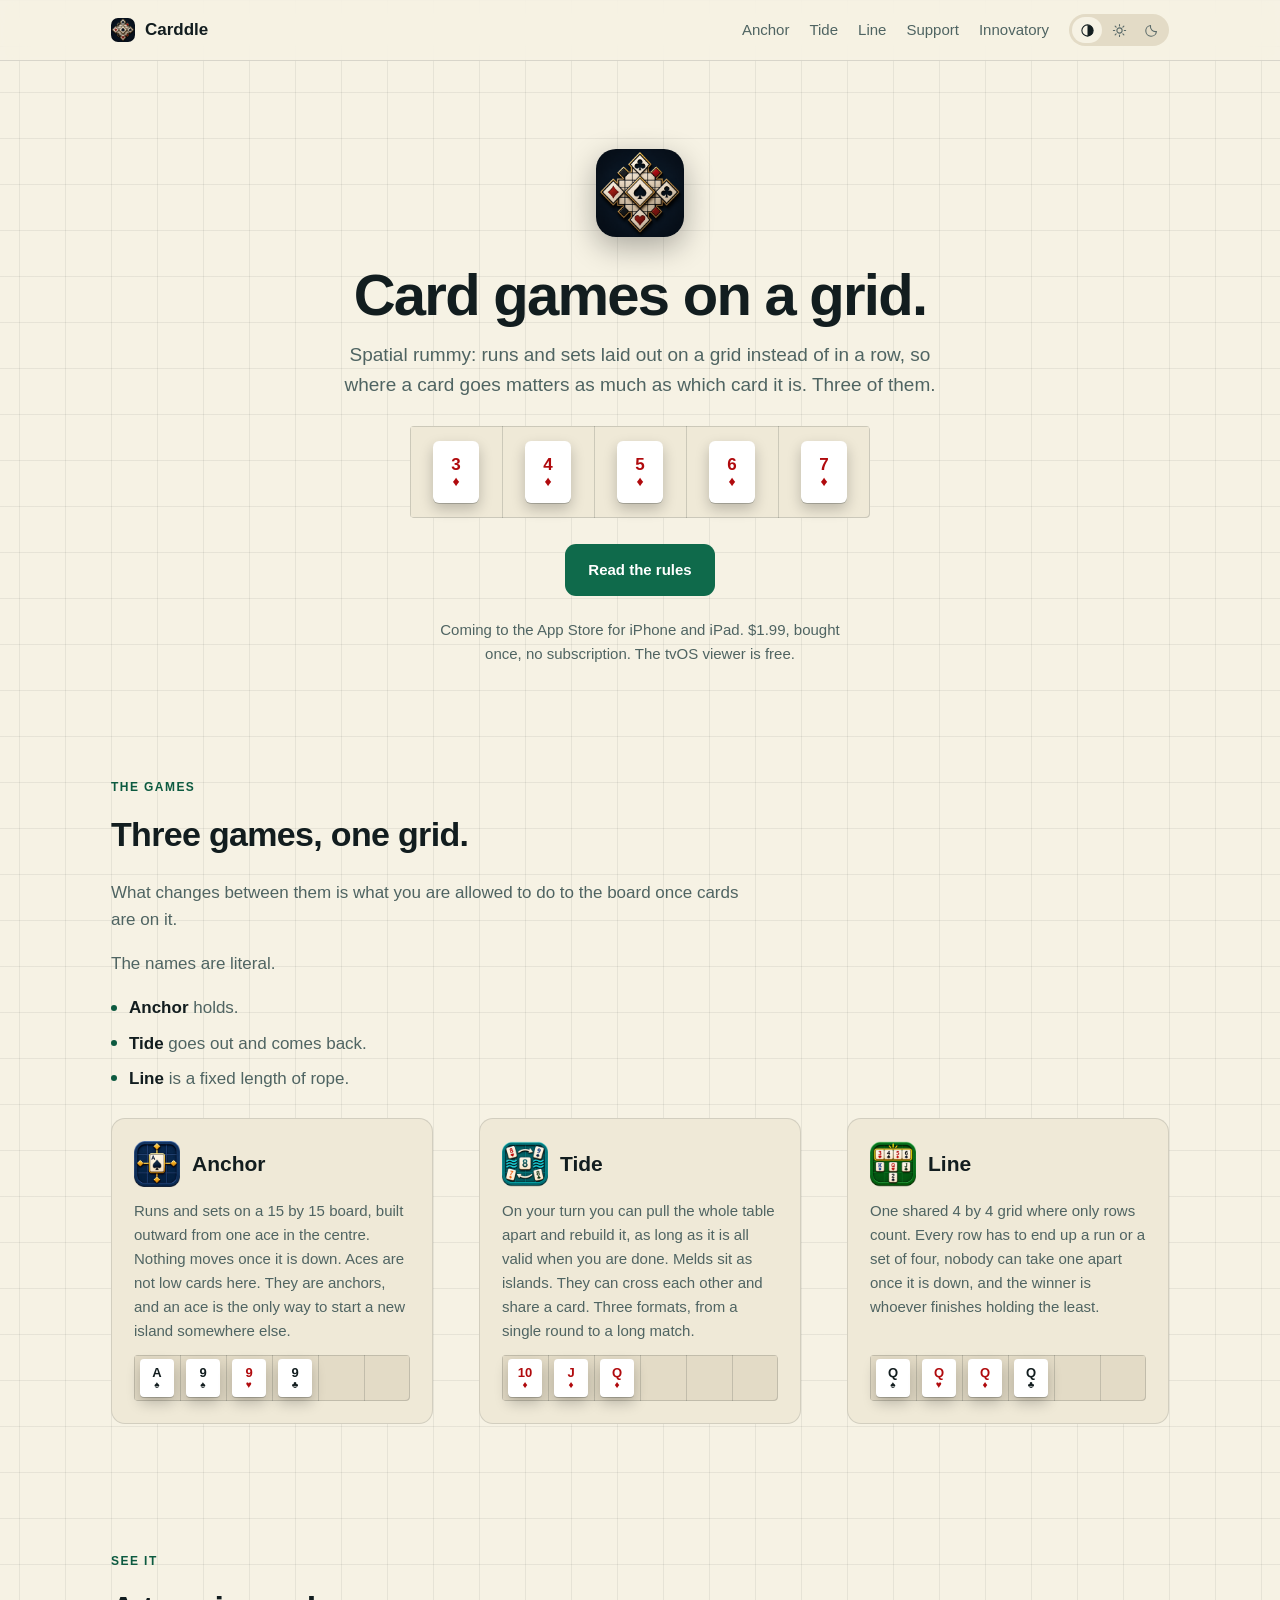
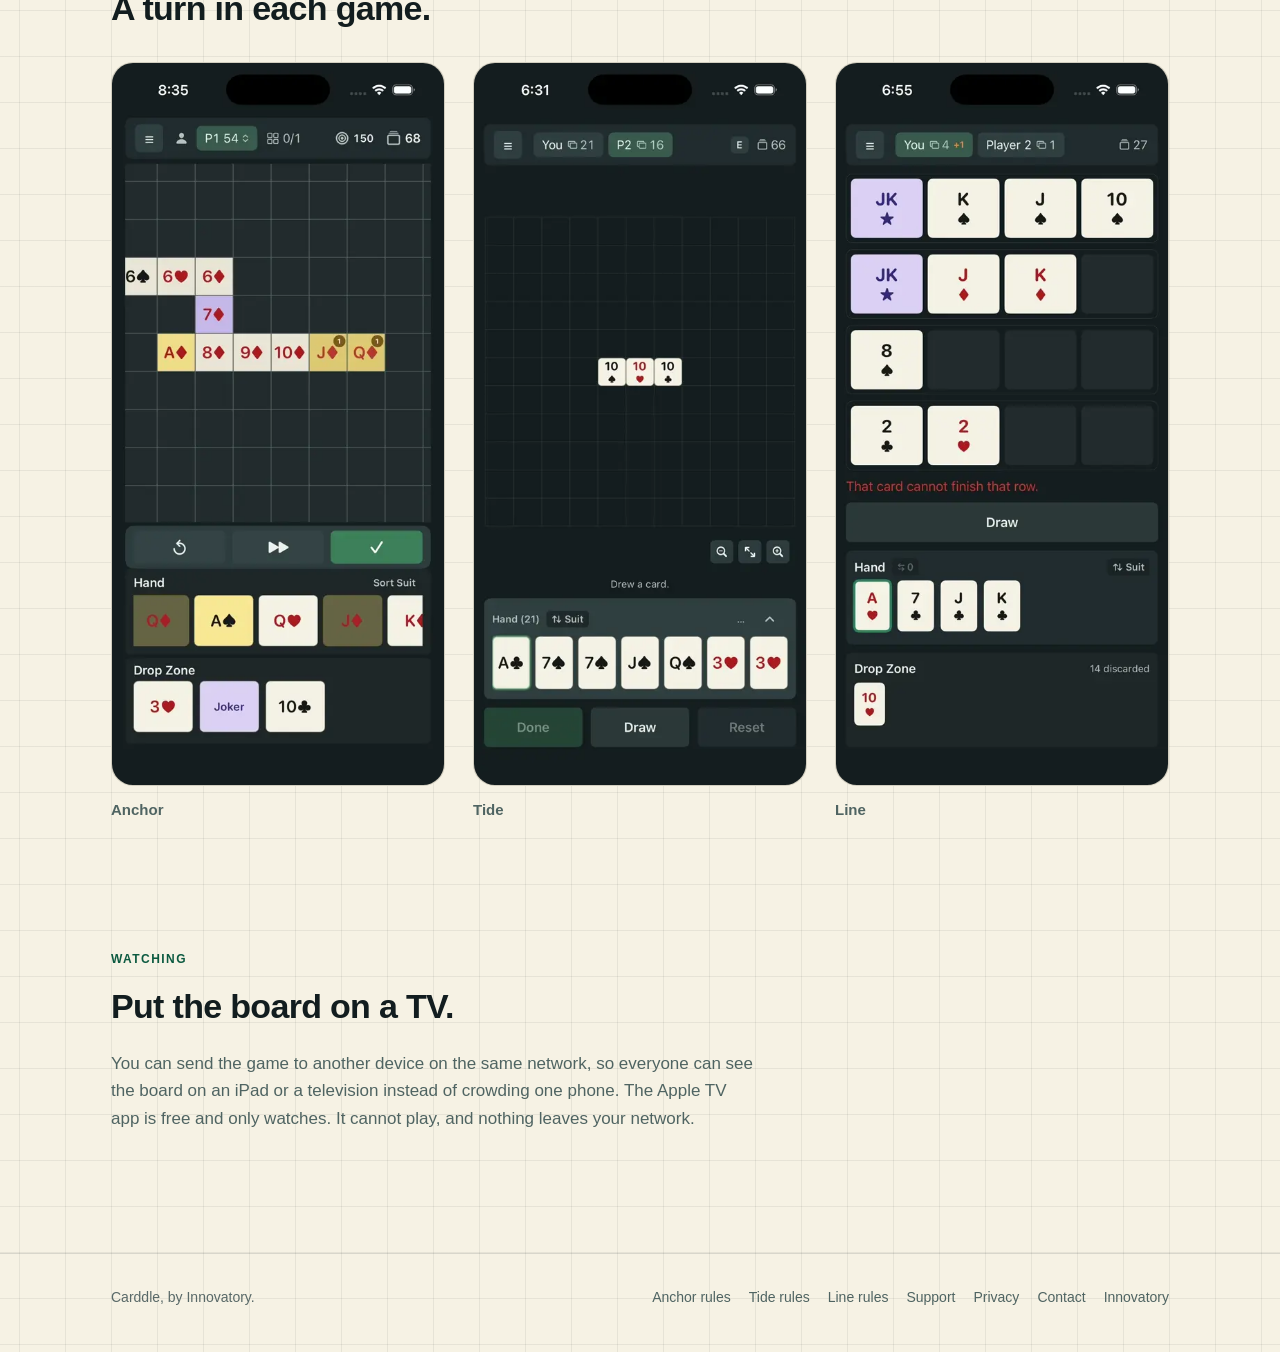
==== index.html @ aedf8762 "Show the games: three clips on the home page, a still on each rules page" ====
<!DOCTYPE html>
<html lang="en">
<head>
  <meta charset="UTF-8" />
  <meta name="viewport" content="width=device-width, initial-scale=1.0" />
  <title>Carddle</title>
  <meta name="description" content="Spatial rummy. Three card games where runs and sets are laid out on a grid, and where you play a card matters as much as which card it is." />
  <link rel="canonical" href="https://carddle.net/" />
  <link rel="icon" href="assets/logo-128.png" type="image/png" />
  <link rel="apple-touch-icon" href="assets/logo-256.png" />
  <link rel="stylesheet" href="carddle.css" />
  <meta name="theme-color" content="#121d1f" />
  <script src="theme.js"></script>

  <meta property="og:type" content="website" />
  <meta property="og:title" content="Carddle" />
  <meta property="og:description" content="Spatial rummy. Three card games where runs and sets are laid out on a grid, and where you play a card matters as much as which card it is." />
  <meta property="og:url" content="https://carddle.net/" />
  <meta property="og:image" content="https://carddle.net/assets/og.jpg" />
  <meta property="og:image:width" content="1200" />
  <meta property="og:image:height" content="630" />
  <meta name="twitter:card" content="summary_large_image" />
</head>
<body class="home">
  <a class="skip" href="#main">Skip to content</a>

  <nav class="nav">
    <div class="wrap nav-inner">
      <a class="nav-home" href="./">
        <img src="assets/logo-64.png" alt="" width="24" height="24" />
        <span class="nav-word">Carddle</span>
      </a>
      <div class="nav-links">
        <a href="anchor/">Anchor</a>
        <a href="tide/">Tide</a>
        <a href="line/">Line</a>
        <a href="support/" class="optional">Support</a>
        <a href="https://innovatory.xyz/" class="optional">Innovatory</a>
        <span class="theme-mount" data-theme-mount></span>
      </div>
    </div>
  </nav>

  <main id="main">
    <header class="hero">
      <div class="wrap">
        <img class="mark" src="assets/logo-256.png" alt="" width="88" height="88" />
        <h1>Card games on a grid.</h1>
        <p class="sub">
          Spatial rummy: runs and sets laid out on a grid instead of in a row, so where a
          card goes matters as much as which card it is. Three of them.
        </p>

        <div class="meld board" aria-hidden="true" style="margin-bottom:26px">
          <span class="card red"><span class="r">3</span><span class="s">&diams;</span></span>
          <span class="card red"><span class="r">4</span><span class="s">&diams;</span></span>
          <span class="card red"><span class="r">5</span><span class="s">&diams;</span></span>
          <span class="card red"><span class="r">6</span><span class="s">&diams;</span></span>
          <span class="card red"><span class="r">7</span><span class="s">&diams;</span></span>
        </div>

        <div class="cta-row">
          <a class="btn btn-primary" href="anchor/">Read the rules</a>
        </div>

        <p class="avail">
          Coming to the App&nbsp;Store for iPhone and iPad. $1.99, bought once, no
          subscription. The tvOS viewer is free.
        </p>
      </div>
    </header>

    <section class="section">
      <div class="wrap">
        <p class="kicker">The games</p>
        <h2>Three games, one grid.</h2>
        <p class="lede">
          What changes between them is what you are allowed to do to the board once cards
          are on it.
        </p>
        <p class="lede">The names are literal.</p>
        <ul class="names">
          <li><strong>Anchor</strong> holds.</li>
          <li><strong>Tide</strong> goes out and comes back.</li>
          <li><strong>Line</strong> is a fixed length of rope.</li>
        </ul>

        <div class="games">
          <a class="game" href="anchor/">
            <div class="game-head">
              <img src="assets/games/anchor-128.png" alt="" class="game-icon"
                   width="46" height="46" loading="lazy" />
              <h3>Anchor</h3>
            </div>
            <p>
              Runs and sets on a 15 by 15 board, built outward from one ace in the centre.
              Nothing moves once it is down. Aces are not low cards here. They are anchors,
              and an ace is the only way to start a new island somewhere else.
            </p>
            <div class="meld demo board" aria-hidden="true">
              <span class="card small"><span class="r">A</span><span class="s">&spades;</span></span>
              <span class="card small"><span class="r">9</span><span class="s">&spades;</span></span>
              <span class="card small red"><span class="r">9</span><span class="s">&hearts;</span></span>
              <span class="card small"><span class="r">9</span><span class="s">&clubs;</span></span>
            </div>
          </a>

          <a class="game" href="tide/">
            <div class="game-head">
              <img src="assets/games/tide-128.png" alt="" class="game-icon"
                   width="46" height="46" loading="lazy" />
              <h3>Tide</h3>
            </div>
            <p>
              On your turn you can pull the whole table apart and rebuild it, as long as it
              is all valid when you are done. Melds sit as islands. They can cross each
              other and share a card. Three formats, from a single round to a long match.
            </p>
            <div class="meld demo board" aria-hidden="true">
              <span class="card small red"><span class="r">10</span><span class="s">&diams;</span></span>
              <span class="card small red"><span class="r">J</span><span class="s">&diams;</span></span>
              <span class="card small red"><span class="r">Q</span><span class="s">&diams;</span></span>
            </div>
          </a>

          <a class="game" href="line/">
            <div class="game-head">
              <img src="assets/games/line-128.png" alt="" class="game-icon"
                   width="46" height="46" loading="lazy" />
              <h3>Line</h3>
            </div>
            <p>
              One shared 4 by 4 grid where only rows count. Every row has to end up a run
              or a set of four, nobody can take one apart once it is down, and the winner
              is whoever finishes holding the least.
            </p>
            <div class="meld demo board" aria-hidden="true">
              <span class="card small"><span class="r">Q</span><span class="s">&spades;</span></span>
              <span class="card small red"><span class="r">Q</span><span class="s">&hearts;</span></span>
              <span class="card small red"><span class="r">Q</span><span class="s">&diams;</span></span>
              <span class="card small"><span class="r">Q</span><span class="s">&clubs;</span></span>
            </div>
          </a>
        </div>
      </div>
    </section>

    <section class="section" aria-labelledby="see-heading">
      <div class="wrap">
        <p class="kicker">See it</p>
        <h2 id="see-heading">A turn in each game.</h2>
        <div class="clips">
          <figure class="clip" style="--poster:url(assets/shots/anchor-poster.webp)">
            <video src="assets/shots/anchor.mp4" poster="assets/shots/anchor-poster.webp"
                   autoplay muted loop playsinline
                   aria-label="Anchor being played"></video>
            <figcaption>Anchor</figcaption>
          </figure>
          <figure class="clip" style="--poster:url(assets/shots/tide-poster.webp)">
            <video src="assets/shots/tide.mp4" poster="assets/shots/tide-poster.webp"
                   autoplay muted loop playsinline
                   aria-label="Tide being played"></video>
            <figcaption>Tide</figcaption>
          </figure>
          <figure class="clip" style="--poster:url(assets/shots/line-poster.webp)">
            <video src="assets/shots/line.mp4" poster="assets/shots/line-poster.webp"
                   autoplay muted loop playsinline
                   aria-label="Line being played"></video>
            <figcaption>Line</figcaption>
          </figure>
        </div>
      </div>
    </section>

    <section class="section">
      <div class="wrap">
        <p class="kicker">Watching</p>
        <h2>Put the board on a TV.</h2>
        <p class="lede">
          You can send the game to another device on the same network, so everyone can see
          the board on an iPad or a television instead of crowding one phone. The Apple TV
          app is free and only watches. It cannot play, and nothing leaves your network.
        </p>
      </div>
    </section>

  </main>

  <footer class="footer">
    <div class="wrap footer-inner">
      <p>Carddle, by Innovatory.</p>
      <div class="footer-links">
        <a href="anchor/">Anchor rules</a>
        <a href="tide/">Tide rules</a>
        <a href="line/">Line rules</a>
        <a href="support/">Support</a>
        <a href="privacy/">Privacy</a>
        <a href="mailto:carddle@innovatory.xyz">Contact</a>
        <a href="https://innovatory.xyz/">Innovatory</a>
      </div>
    </div>
  </footer>
</body>
</html>
---- carddle.css ----
/* Carddle site styles.

   The palette is sampled from the app rather than invented: the board is
   #121d1f, cards are #f6f2e4, the primary action is #127a57 and the suits are
   #c90a0d. The light theme reuses the card colour as the page, so the site
   reads as the same object as the game rather than a site about it. */

:root {
  color-scheme: dark;

  --bg:        #121d1f;
  --panel:     #1d2c2e;
  --panel-2:   #2a3d40;
  --line:      rgba(255, 255, 255, 0.09);
  --grid:      rgba(255, 255, 255, 0.055);
  --gridline:  rgba(255, 255, 255, 0.14);

  --text:      #eef2f1;
  --muted:     #a3b6b4;
  --faint:     #8ca09e;   /* clears 4.5:1 on the panels, not just the board */

  --card:      #f6f2e4;
  --card-ink:  #121d1f;
  --card-edge: rgba(0, 0, 0, 0.35);

  --green:     #127a57;   /* the app's button green, used as a fill */
  --green-hi:  #17936a;
  --on-green:  #ffffff;
  /* #127a57 is only 3.23:1 on the board, so text set in green uses a lighter
     tint of the same hue at 5.05:1. Fills are unaffected: white on #127a57 is
     5.32:1 and passes. */
  --green-text: #179e71;
  --red:       #c90a0d;
  --lilac:     #ddd4f8;

  --wash:      rgba(255, 255, 255, 0.035);
  --btn-edge:  rgba(255, 255, 255, 0.28);
  --measure:   68ch;
  --radius:    14px;
}

:root[data-theme="light"] {
  color-scheme: light;

  --bg:        #f6f2e4;
  --panel:     #efe9d7;
  --panel-2:   #e3dbc6;
  --line:      rgba(18, 29, 31, 0.13);
  --grid:      rgba(18, 29, 31, 0.07);
  --gridline:  rgba(18, 29, 31, 0.16);

  --text:      #121d1f;
  --muted:     #4f6462;
  --faint:     #596968;   /* 3.68:1 on cream was too low; this is 5.14:1 */

  --card:      #ffffff;
  --card-ink:  #121d1f;
  --card-edge: rgba(18, 29, 31, 0.22);

  --green:     #0f6a4b;
  --green-hi:  #0c5a40;
  --on-green:  #ffffff;
  --green-text: #0c5a40;
  --red:       #b00a0d;
  --lilac:     #6b4fbe;

  --wash:      rgba(18, 29, 31, 0.035);
  --btn-edge:  rgba(18, 29, 31, 0.32);
}

* { box-sizing: border-box; }

html { -webkit-text-size-adjust: 100%; }

body {
  margin: 0;
  background: var(--bg);
  color: var(--text);
  font: 400 17px/1.6 ui-sans-serif, -apple-system, BlinkMacSystemFont, "Segoe UI",
        Roboto, Helvetica, Arial, sans-serif;
  -webkit-font-smoothing: antialiased;
}

body.home {
  /* The board's grid, at a fraction of its strength in the app. */
  background-image:
    linear-gradient(var(--grid) 1px, transparent 1px),
    linear-gradient(90deg, var(--grid) 1px, transparent 1px);
  background-size: 46px 46px, 46px 46px;
  /* Anchored to the horizontal centre, so the vertical lines land at
     W/2 - 23 + 46k. A centred box whose width is 46 + 92k then has both of its
     edges exactly on a line at any window width. That is why the two column
     widths below are 1058 and 782 rather than round numbers. */
  background-position: 50% 0;
}

.wrap { width: min(1058px, calc(100% - 44px)); margin-inline: auto; }
.narrow { width: min(782px, calc(100% - 44px)); }

/* Below the maximum the column would drift up to 23px off the grid, so round
   it down to the nearest width that still satisfies 46 + 92k. Guarded twice:
   @supports because a browser without round() would otherwise drop the whole
   width and go full bleed, and a min-width because on a phone the wider text
   column is worth more than the alignment. */
@supports (width: round(down, 100px, 92px)) {
  @media (min-width: 700px) {
    .wrap { width: min(1058px, calc(46px + round(down, 100% - 90px, 92px))); }
    .narrow { width: min(782px, calc(46px + round(down, 100% - 90px, 92px))); }
  }
}

.skip {
  position: absolute; left: -9999px;
  background: var(--card); color: var(--card-ink);
  padding: 10px 16px; border-radius: 8px;
}
.skip:focus { left: 16px; top: 16px; z-index: 10; }

/* ---------------------------------------------------------------------- nav */

.nav {
  position: sticky; top: 0; z-index: 5;
  background: color-mix(in srgb, var(--bg) 82%, transparent);
  backdrop-filter: saturate(160%) blur(12px);
  border-bottom: 1px solid var(--line);
}
.nav-inner { display: flex; align-items: center; gap: 16px; height: 60px; }
.nav-home { display: inline-flex; align-items: center; gap: 10px; text-decoration: none; color: var(--text); font-weight: 650; }
.nav-home img { border-radius: 7px; }
.nav-links { margin-left: auto; display: flex; align-items: center; gap: 20px; }
.nav-links a { color: var(--muted); text-decoration: none; font-size: 15px; }
.nav-links a:hover { color: var(--text); }

/* ------------------------------------------------------------------- cards */
/* Real card elements rather than images, so they stay crisp and theme with
   the rest of the page. */

.card {
  display: inline-flex;
  flex-direction: column;
  align-items: center;
  justify-content: center;
  width: 46px; height: 62px;
  background: var(--card);
  color: var(--card-ink);
  border-radius: 6px;
  box-shadow: 0 1px 0 var(--card-edge), 0 6px 14px rgba(0,0,0,0.22);
  font-weight: 650;
  line-height: 1.05;
  user-select: none;
}
.card .r { font-size: 17px; }
.card .s { font-size: 14px; }
.card.red { color: var(--red); }
.card.pick { outline: 3px solid var(--lilac); outline-offset: 2px; }
.card.small { width: 34px; height: 46px; border-radius: 5px; }
.card.small .r { font-size: 13px; }
.card.small .s { font-size: 11px; }

.hand { display: flex; gap: 8px; flex-wrap: wrap; }
.meld { display: inline-flex; gap: 5px; padding: 10px; background: var(--wash);
        border: 1px solid var(--line); border-radius: 10px; }

/* Both card rows draw their own board rather than relying on the page's
   background grid. Two reasons: a game card's panel hides the page grid
   entirely, and the row's vertical position is not on a grid line, so a card
   the height of one cell had lines running behind it instead of around it. A
   self-anchored background is framed correctly on all four sides by
   construction. The cell has to be larger than the card for that to be
   visible at all, which is why the hero uses 92 and not 46. */
.board {
  /* Opaque, not the translucent wash: the page's own grid was showing through
     the board and reading as a second, misaligned set of lines inside it. */
  background-color: var(--panel);
  background-image:
    linear-gradient(var(--gridline) 1px, transparent 1px),
    linear-gradient(90deg, var(--gridline) 1px, transparent 1px);
  background-position: 0 0;
  border-radius: 4px;
  gap: 0; padding: 0; border: 0;
  /* The gradient paints its line at the start of each tile, so the board got a
     line at x=0 and y=0 but nothing at the far edge, where the next line would
     fall just outside the box. This closes the last row and column. An inset
     shadow rather than a border, so the 92px and 46px cells still fit exactly,
     and offset rather than spread so it lands only on the right and bottom: a
     full ring doubled up with the gradient on the other two sides and made
     them visibly darker. */
  box-shadow: inset -1px -1px 0 0 var(--gridline);
}

/* The hero board sizes from its container, not the viewport. That keeps the
   whole five-card run visible inside Safari's mobile margins and bars. */
.hero .meld {
  display: inline-grid;
  width: min(460px, 100%);
  aspect-ratio: 5 / 1;
  grid-template-columns: repeat(5, minmax(0, 1fr));
  grid-auto-rows: 100%;
  background-size: 20% 100%;
}
.hero .meld .card {
  width: 50%;
  height: 67.4%;
  margin: auto;
}
.hero .meld .card .r { font-size: clamp(12px, 3.7vw, 17px); }
.hero .meld .card .s { font-size: clamp(10px, 3vw, 14px); }

.game .demo {
  /* A game card is already --panel, so the board inside it needs the next step
     up or it disappears. */
  background-color: var(--panel-2);
  display: grid;
  /* Sized the same way as the hero board: a percentage grid, so six cells and
     the six background stripes stay in step at any width. A fixed 6 x 46px was
     276px, which is wider than a game card on a 320px screen. */
  width: min(276px, 100%);
  aspect-ratio: 6 / 1;
  grid-template-columns: repeat(6, minmax(0, 1fr));
  grid-auto-rows: 100%;
  background-size: 16.6667% 100%;
}
.game .demo .card.small { width: 73.9%; height: 82.6%; margin: auto; border-radius: 4px; }
.game .demo .card.small .r { font-size: 13px; line-height: 1.1; }
.game .demo .card.small .s { font-size: 10px; }

/* -------------------------------------------------------------------- hero */

.hero { padding: clamp(44px, 7vw, 88px) 0 clamp(28px, 4vw, 48px); text-align: center; }
.hero .mark { border-radius: 20px; box-shadow: 0 10px 30px rgba(0,0,0,0.3); }
.hero h1 {
  font-size: clamp(34px, 5.2vw, 58px);
  line-height: 1.04; letter-spacing: -0.03em;
  margin: 20px auto 14px; max-width: 18ch;
}
.hero p.sub { color: var(--muted); font-size: clamp(16px, 1.8vw, 19px);
              max-width: 56ch; margin: 0 auto 26px; }

.btn {
  display: inline-flex; align-items: center; gap: 9px;
  padding: 13px 22px; border-radius: 11px;
  font-weight: 650; font-size: 15px; text-decoration: none;
  border: 1px solid transparent;
}
.btn-primary { background: var(--green); color: var(--on-green); }
.btn-primary:hover { background: var(--green-hi); }
/* --line is deliberately faint for hairlines between sections, which made a
   ghost button almost invisible on cream. Buttons get their own stronger
   border and a slight fill so the shape reads as a control. */
.btn-ghost {
  border-color: var(--btn-edge);
  background: var(--wash);
  color: var(--text);
}
.btn-ghost:hover { background: var(--panel-2); border-color: var(--muted); }
.cta-row { display: flex; gap: 12px; justify-content: center; flex-wrap: wrap; }

/* ----------------------------------------------------------------- sections */

.section { padding: clamp(36px, 5vw, 68px) 0; }
.section h2 { font-size: clamp(24px, 3vw, 34px); letter-spacing: -0.02em; margin: 0 0 8px; }
.kicker { text-transform: uppercase; letter-spacing: 0.12em; font-size: 12px;
          font-weight: 700; color: var(--green-text); margin: 0 0 10px; }
.lede { color: var(--muted); max-width: var(--measure); }

/* The three names, one per line. As a paragraph the parallel clauses ran
   together; as a list the name is the subject and the game cards below carry
   the actual rules instead of restating them here. */
.names {
  list-style: none; margin: 12px 0 0; padding: 0;
  display: grid; gap: 8px; max-width: var(--measure);
}
.names li { position: relative; padding-left: 18px; color: var(--muted); }
.names li::before {
  content: ""; position: absolute; left: 0; top: 0.62em;
  width: 6px; height: 6px; border-radius: 50%; background: var(--green-text);
}
.names strong { color: var(--text); font-weight: 700; }

/* 1058 is 23 cells. Two 46px gaps leave three 322px columns of seven cells
   each, so every card edge sits on a grid line. The 322px minimum keeps that
   true as the grid drops to two columns and then one. */
.games { display: grid; gap: 46px; grid-template-columns: repeat(auto-fit, minmax(min(322px, 100%), 1fr)); margin-top: 26px; }
.game {
  background: var(--panel); border: 1px solid var(--line);
  border-radius: var(--radius); padding: 22px; text-decoration: none; color: inherit;
  display: flex; flex-direction: column; gap: 12px;
}
.game:hover { border-color: var(--green); }
.game h3 { margin: 0; font-size: 21px; }

/* Each game has its own icon. On a card it sits beside the title; on a rules
   page it sits beside the h1, which is why the sizes differ. */
.game-head { display: flex; align-items: center; gap: 12px; }
.game-icon { width: 46px; height: 46px; flex: none; display: block; }

.doc-head { display: flex; align-items: center; gap: 14px; margin: 0 0 6px; }
/* .doc h1 sets a 6px bottom margin and, at equal specificity, comes later in
   the file, so it won and pushed the title 3px above the icon's centre. */
.doc .doc-head h1 { margin: 0; }
.doc-icon { width: 64px; height: 64px; flex: none; display: block; }
@media (max-width: 480px) {
  .doc-icon { width: 52px; height: 52px; }
  .game-icon { width: 40px; height: 40px; }
}
.game p { margin: 0; color: var(--muted); font-size: 15px; }
/* The three descriptions run to different lengths, so the demo rows sat at
   different heights across the row of cards. margin-top:auto pushes each one
   to the bottom of its own card and lines them up. No padding: the row is a
   board now, and padding would push the cards off its own cells. */
.game .demo { margin-top: auto; padding: 0; }

/* --------------------------------------------------------------------- doc */

.doc { padding: clamp(32px, 5vw, 60px) 0 60px; }
.doc h1 { font-size: clamp(30px, 4vw, 42px); letter-spacing: -0.025em; margin: 0 0 6px; }
.doc .updated { color: var(--faint); font-size: 14px; margin: 0 0 30px; }
.doc h2 { font-size: 23px; margin: 38px 0 10px; letter-spacing: -0.015em; }
.doc h3 { font-size: 18px; margin: 26px 0 8px; }
.doc p, .doc li { color: var(--muted); max-width: var(--measure); }
.doc li { margin-bottom: 7px; }
.doc strong { color: var(--text); }
.doc code {
  background: var(--wash); border: 1px solid var(--line);
  padding: 1px 5px; border-radius: 5px; font-size: 0.9em;
  font-family: ui-monospace, SFMono-Regular, Menlo, monospace;
}

/* Opaque, like .note below. A table's own rules read as a second grid when
   the page's grid runs behind them, and the two never line up. */
.table-wrap {
  overflow-x: auto; margin: 18px 0;
  background: var(--panel); border: 1px solid var(--line);
  border-radius: 10px; padding: 2px 18px;
}
.doc table { border-collapse: collapse; min-width: 320px; width: 100%; }
.doc th, .doc td { text-align: left; padding: 10px 16px 10px 0; border-bottom: 1px solid var(--line); }
.doc tr:last-child th, .doc tr:last-child td { border-bottom: 0; }
.doc th { color: var(--text); font-size: 14px; text-transform: uppercase; letter-spacing: 0.07em; }
.doc td { color: var(--muted); }

/* Screens. The clips autoplay because a poster frame with no play button
   reads as a picture, not a control, and nobody clicks it. They are silent,
   looping and about 150KB each. Anyone who has asked for less motion gets the
   poster instead. */
.clips {
  display: grid; gap: 28px; margin-top: 26px;
  grid-template-columns: repeat(auto-fit, minmax(min(240px, 100%), 1fr));
}
.clip { margin: 0; }
.clip video {
  display: block; width: 100%; height: auto;
  border-radius: 22px; border: 1px solid var(--line);
  background: var(--panel);
}
.clip figcaption {
  margin-top: 12px; color: var(--muted); font-size: 15px; font-weight: 650;
}
@media (prefers-reduced-motion: reduce) {
  .clip video { display: none; }
  .clip { background-size: cover; }
  .clip::before {
    content: ""; display: block; width: 100%; aspect-ratio: 414 / 900;
    border-radius: 22px; border: 1px solid var(--line);
    background: var(--panel) var(--poster) center / cover no-repeat;
  }
}

.shot { margin: 22px 0 26px; }
.shot img {
  display: block; width: min(414px, 100%); height: auto;
  border-radius: 22px; border: 1px solid var(--line);
}

.note {
  background: var(--panel); border: 1px solid var(--line);
  border-left: 3px solid var(--green);
  border-radius: 10px; padding: 14px 18px; margin: 20px 0;
}
.note p { margin: 0; }

/* ------------------------------------------------------------------ footer */

.footer { border-top: 1px solid var(--line); padding: 32px 0 44px; margin-top: 40px; }
.footer-inner { display: flex; gap: 20px; flex-wrap: wrap; align-items: baseline; }
.footer p { margin: 0; color: var(--faint); font-size: 14px; }
.footer-links { margin-left: auto; display: flex; gap: 18px; flex-wrap: wrap; }
.footer-links a { color: var(--muted); text-decoration: none; font-size: 14px; }
.footer-links a:hover { color: var(--text); }

/* ------------------------------------------------------------ theme switch */

.theme-switch { display: inline-flex; gap: 2px; padding: 3px;
                background: var(--panel-2); border-radius: 999px; }
.theme-switch button {
  width: 30px; height: 26px; display: grid; place-items: center;
  border: 0; background: transparent; color: var(--faint);
  border-radius: 999px; cursor: pointer;
}
.theme-switch button[aria-checked="true"] { background: var(--bg); color: var(--text); }
.theme-switch svg { width: 15px; height: 15px; }

@media (max-width: 620px) {
  .nav-links a.optional { display: none; }
  .nav-home .nav-word { display: none; }
  .nav-links { gap: 14px; }
}

.avail { color: var(--muted); font-size: 15px; margin: 22px auto 0; max-width: 48ch; }
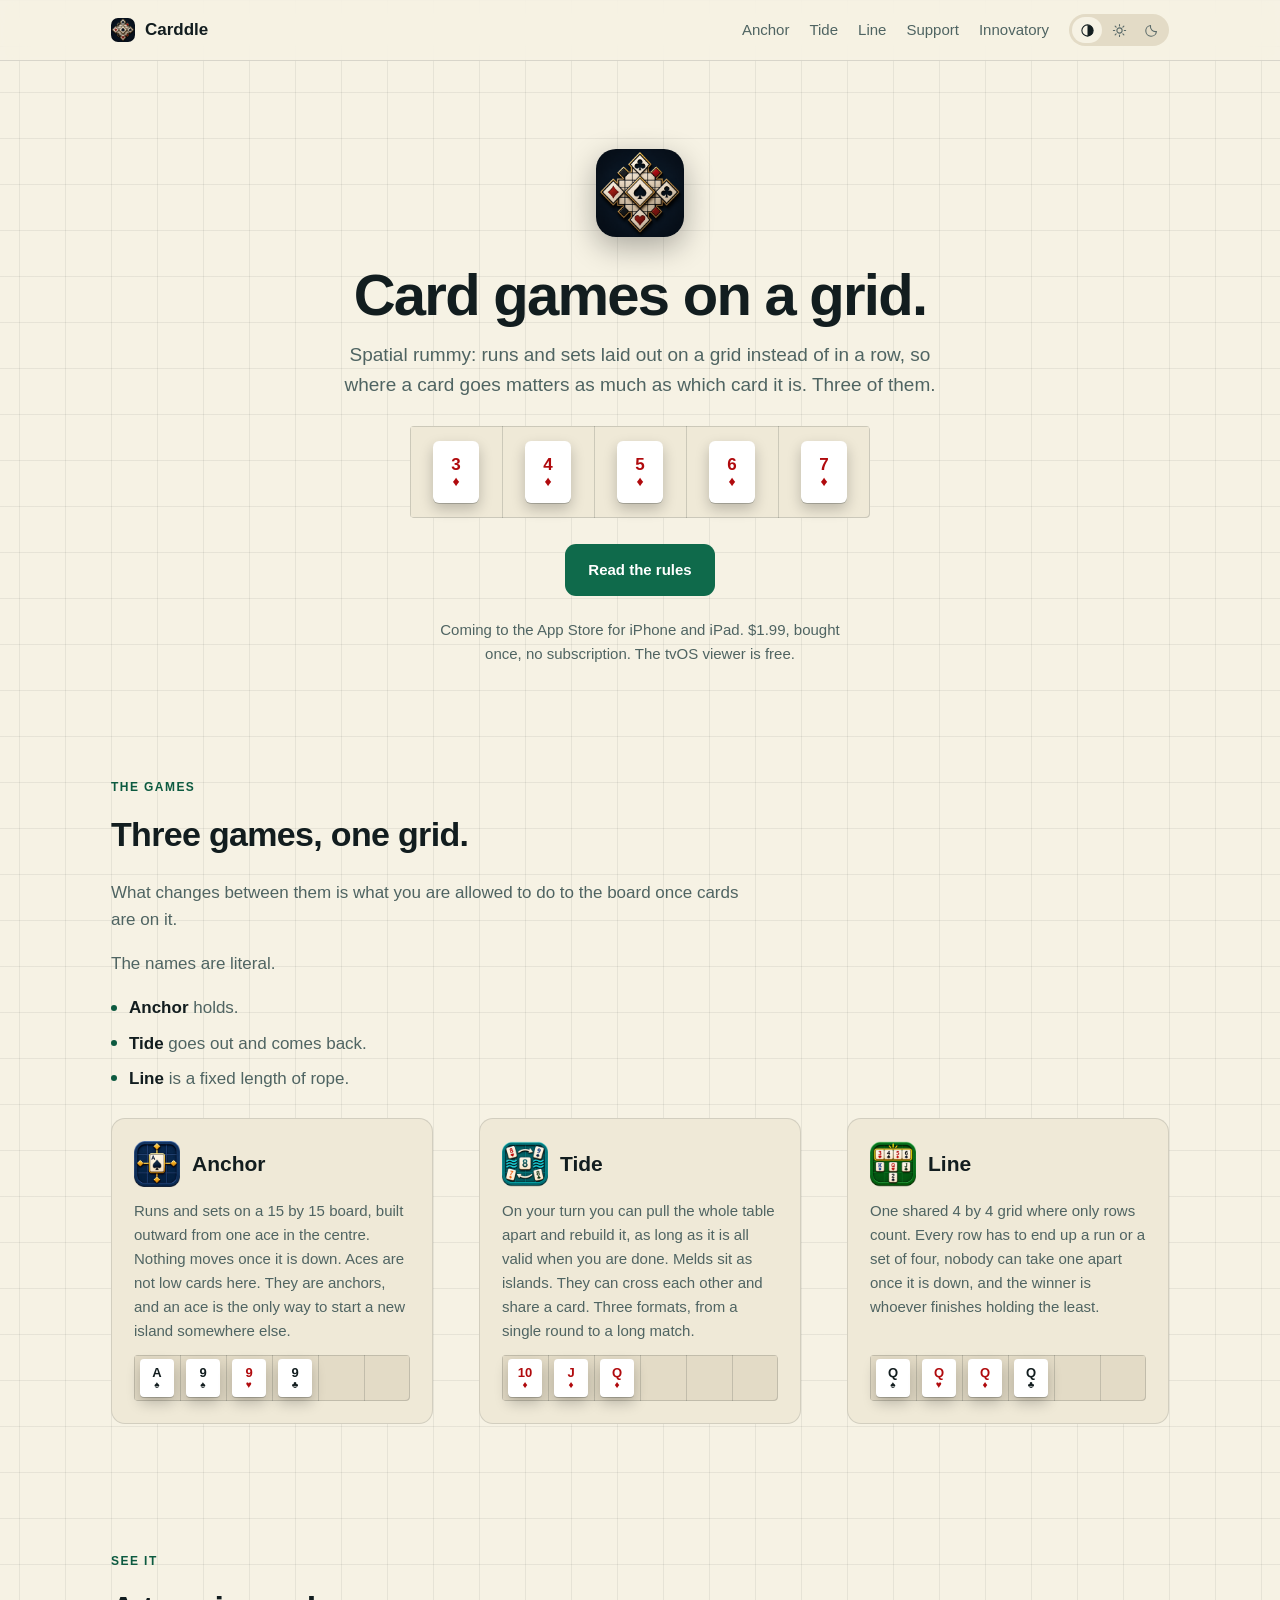
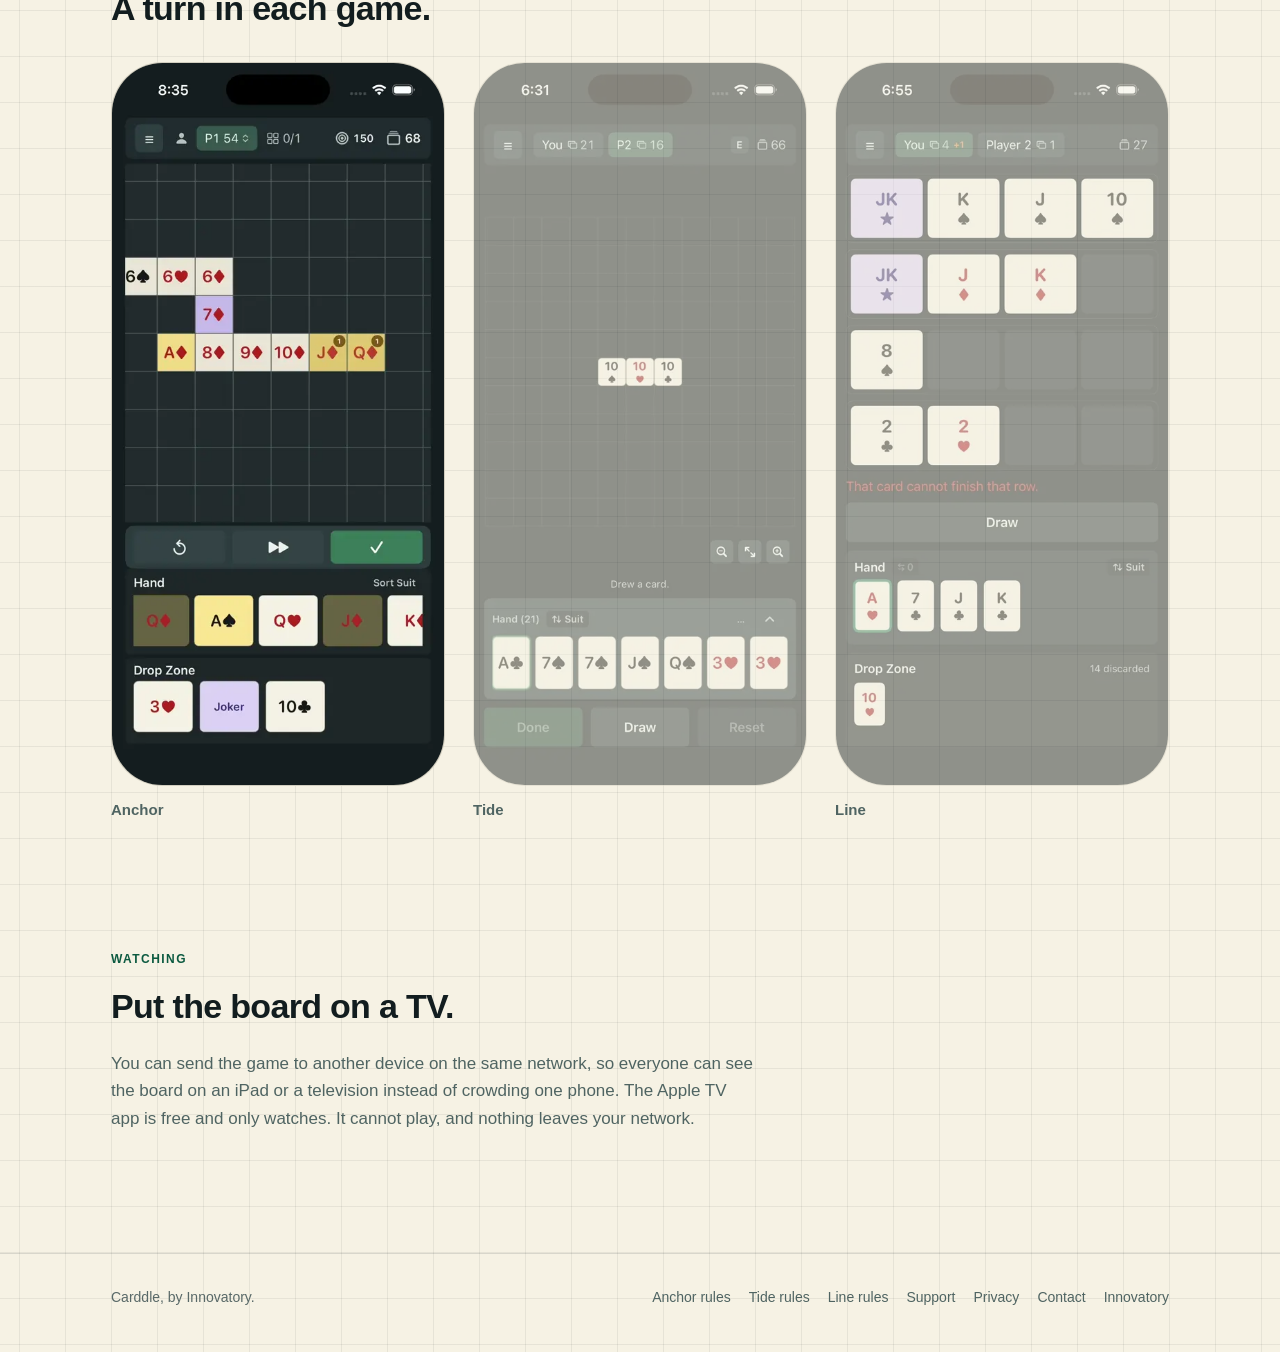
==== commit 15d314b1: "Play the clips in turn, and give them the phone's real corner radius" ====
--- a/index.html
+++ b/index.html
@@ -152,19 +152,19 @@
         <div class="clips">
           <figure class="clip" style="--poster:url(assets/shots/anchor-poster.webp)">
             <video src="assets/shots/anchor.mp4" poster="assets/shots/anchor-poster.webp"
-                   autoplay muted loop playsinline
+                   muted playsinline preload="auto"
                    aria-label="Anchor being played"></video>
             <figcaption>Anchor</figcaption>
           </figure>
           <figure class="clip" style="--poster:url(assets/shots/tide-poster.webp)">
             <video src="assets/shots/tide.mp4" poster="assets/shots/tide-poster.webp"
-                   autoplay muted loop playsinline
+                   muted playsinline preload="auto"
                    aria-label="Tide being played"></video>
             <figcaption>Tide</figcaption>
           </figure>
           <figure class="clip" style="--poster:url(assets/shots/line-poster.webp)">
             <video src="assets/shots/line.mp4" poster="assets/shots/line-poster.webp"
-                   autoplay muted loop playsinline
+                   muted playsinline preload="auto"
                    aria-label="Line being played"></video>
             <figcaption>Line</figcaption>
           </figure>
@@ -200,5 +200,46 @@
       </div>
     </div>
   </footer>
-</body>
+
+    <script>
+      /* One clip at a time, in order, looping back to the first. Three boards
+         moving at once was three things asking to be watched. Anyone who has
+         asked for reduced motion gets the poster frames and no playback. */
+      (function () {
+        var wrap = document.querySelector('.clips');
+        if (!wrap) return;
+        var vids = [].slice.call(wrap.querySelectorAll('video'));
+        if (!vids.length) return;
+        if (window.matchMedia('(prefers-reduced-motion: reduce)').matches) return;
+        wrap.setAttribute('data-sequenced', 'true');
+
+        var i = 0, running = false;
+        function play(n) {
+          vids.forEach(function (v, k) {
+            v.classList.toggle('is-playing', k === n);
+            if (k !== n) { v.pause(); try { v.currentTime = 0; } catch (e) {} }
+          });
+          i = n;
+          var v = vids[n];
+          var go = v.play();
+          if (go && go.catch) go.catch(function () {});
+        }
+        vids.forEach(function (v) {
+          v.addEventListener('ended', function () {
+            if (running) play((i + 1) % vids.length);
+          });
+        });
+
+        /* Only while the strip is actually on screen. */
+        if ('IntersectionObserver' in window) {
+          new IntersectionObserver(function (entries) {
+            entries.forEach(function (e) {
+              if (e.isIntersecting && !running) { running = true; play(i); }
+              else if (!e.isIntersecting && running) { running = false; vids[i].pause(); }
+            });
+          }, { threshold: 0.25 }).observe(wrap);
+        } else { running = true; play(0); }
+      }());
+    </script>
+  </body>
 </html>
--- a/carddle.css
+++ b/carddle.css
@@ -347,12 +347,20 @@
   display: grid; gap: 28px; margin-top: 26px;
   grid-template-columns: repeat(auto-fit, minmax(min(240px, 100%), 1fr));
 }
-.clip { margin: 0; }
+/* The clip is a phone screen, so its corner has to be the phone's corner.
+   The capture is 1206px wide with a 186px radius (62pt at 3x), which is
+   15.42% of the width. cqw keeps that true at whatever size the grid gives
+   it, rather than the 22px guess that was here before. */
+.clip { margin: 0; container-type: inline-size; }
 .clip video {
   display: block; width: 100%; height: auto;
-  border-radius: 22px; border: 1px solid var(--line);
+  border-radius: 15.42cqw; border: 1px solid var(--line);
   background: var(--panel);
-}
+  transition: opacity 0.4s ease;
+}
+/* Whichever one is not its turn sits back rather than competing. */
+.clips[data-sequenced="true"] .clip video { opacity: 0.45; }
+.clips[data-sequenced="true"] .clip video.is-playing { opacity: 1; }
 .clip figcaption {
   margin-top: 12px; color: var(--muted); font-size: 15px; font-weight: 650;
 }
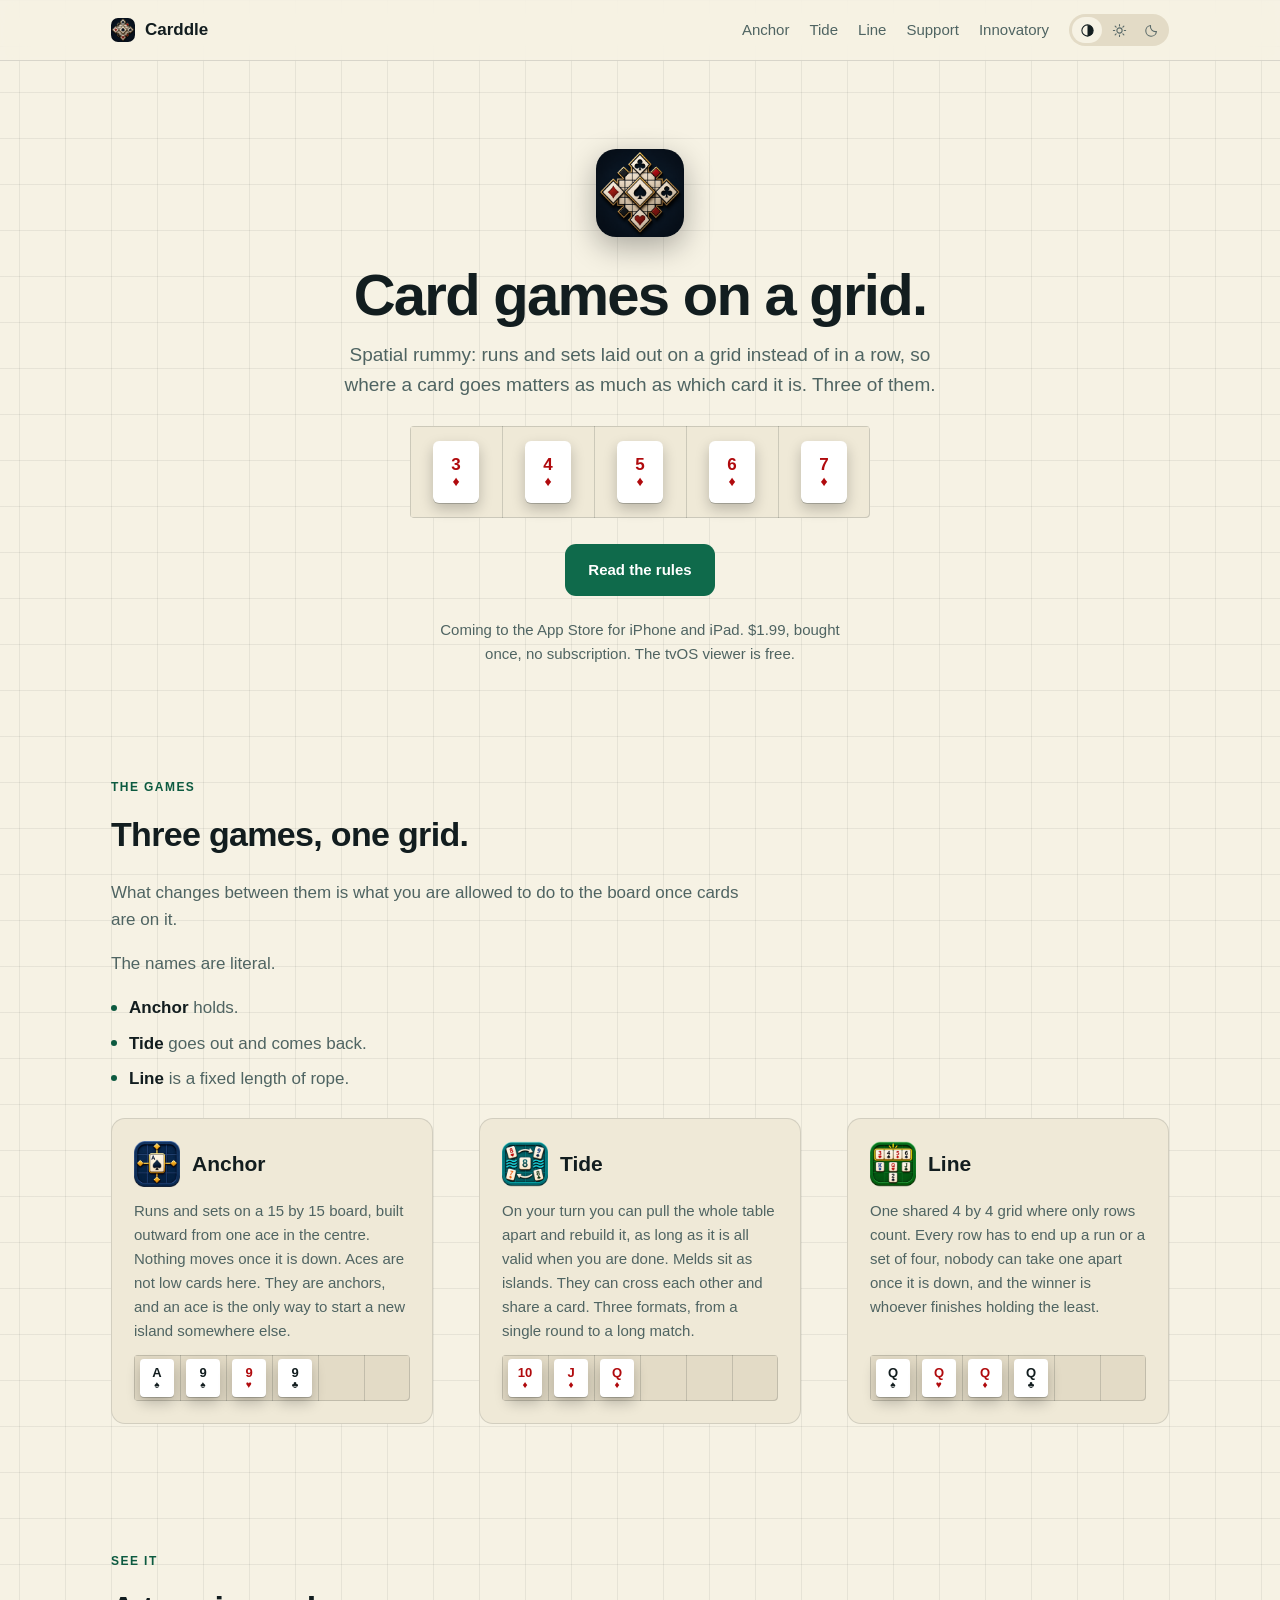
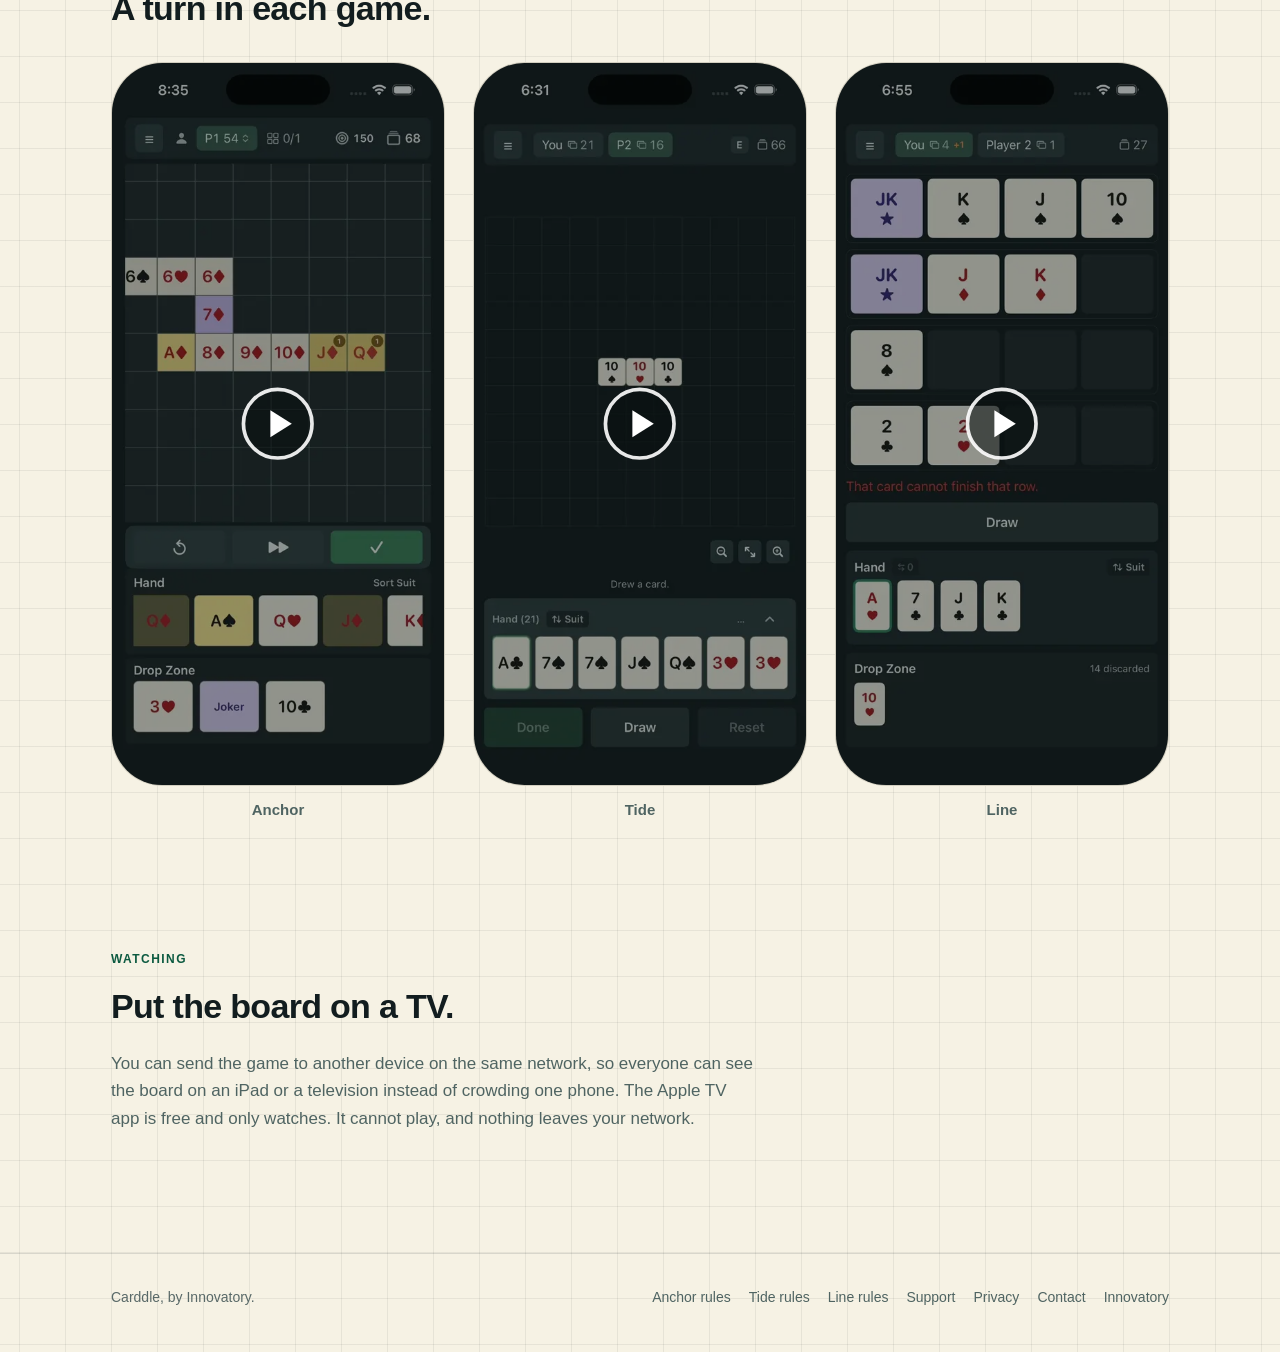
==== commit f1aee256: "Play buttons on the clips, opaque frames, autoplay runs once" ====
--- a/index.html
+++ b/index.html
@@ -150,22 +150,46 @@
         <p class="kicker">See it</p>
         <h2 id="see-heading">A turn in each game.</h2>
         <div class="clips">
-          <figure class="clip" style="--poster:url(assets/shots/anchor-poster.webp)">
-            <video src="assets/shots/anchor.mp4" poster="assets/shots/anchor-poster.webp"
-                   muted playsinline preload="auto"
-                   aria-label="Anchor being played"></video>
+          <figure class="clip">
+            <div class="clip-frame">
+              <video src="assets/shots/anchor.mp4" poster="assets/shots/anchor-poster.webp"
+                     muted playsinline preload="auto"
+                     aria-label="Anchor being played"></video>
+              <button class="clip-play" type="button" aria-label="Play Anchor">
+                <svg viewBox="0 0 24 24" aria-hidden="true" focusable="false">
+                  <circle cx="12" cy="12" r="11.2" />
+                  <path d="M9.6 7.6 L16.6 12 L9.6 16.4 Z" />
+                </svg>
+              </button>
+            </div>
             <figcaption>Anchor</figcaption>
           </figure>
-          <figure class="clip" style="--poster:url(assets/shots/tide-poster.webp)">
-            <video src="assets/shots/tide.mp4" poster="assets/shots/tide-poster.webp"
-                   muted playsinline preload="auto"
-                   aria-label="Tide being played"></video>
+          <figure class="clip">
+            <div class="clip-frame">
+              <video src="assets/shots/tide.mp4" poster="assets/shots/tide-poster.webp"
+                     muted playsinline preload="auto"
+                     aria-label="Tide being played"></video>
+              <button class="clip-play" type="button" aria-label="Play Tide">
+                <svg viewBox="0 0 24 24" aria-hidden="true" focusable="false">
+                  <circle cx="12" cy="12" r="11.2" />
+                  <path d="M9.6 7.6 L16.6 12 L9.6 16.4 Z" />
+                </svg>
+              </button>
+            </div>
             <figcaption>Tide</figcaption>
           </figure>
-          <figure class="clip" style="--poster:url(assets/shots/line-poster.webp)">
-            <video src="assets/shots/line.mp4" poster="assets/shots/line-poster.webp"
-                   muted playsinline preload="auto"
-                   aria-label="Line being played"></video>
+          <figure class="clip">
+            <div class="clip-frame">
+              <video src="assets/shots/line.mp4" poster="assets/shots/line-poster.webp"
+                     muted playsinline preload="auto"
+                     aria-label="Line being played"></video>
+              <button class="clip-play" type="button" aria-label="Play Line">
+                <svg viewBox="0 0 24 24" aria-hidden="true" focusable="false">
+                  <circle cx="12" cy="12" r="11.2" />
+                  <path d="M9.6 7.6 L16.6 12 L9.6 16.4 Z" />
+                </svg>
+              </button>
+            </div>
             <figcaption>Line</figcaption>
           </figure>
         </div>
@@ -202,43 +226,51 @@
   </footer>
 
     <script>
-      /* One clip at a time, in order, looping back to the first. Three boards
-         moving at once was three things asking to be watched. Anyone who has
-         asked for reduced motion gets the poster frames and no playback. */
+      /* Autoplay runs once: first clip, then second, then third, then it stops
+         and every clip offers a play button. Tapping any clip plays that one
+         and hands the others their button back. Nothing loops, and nothing is
+         dimmed, because a greyed-out clip let the page grid show through it. */
       (function () {
         var wrap = document.querySelector('.clips');
         if (!wrap) return;
-        var vids = [].slice.call(wrap.querySelectorAll('video'));
-        if (!vids.length) return;
-        if (window.matchMedia('(prefers-reduced-motion: reduce)').matches) return;
-        wrap.setAttribute('data-sequenced', 'true');
-
-        var i = 0, running = false;
+        var clips = [].slice.call(wrap.querySelectorAll('.clip'));
+        if (!clips.length) return;
+        var vids = clips.map(function (c) { return c.querySelector('video'); });
+        var btns = clips.map(function (c) { return c.querySelector('.clip-play'); });
+        var reduced = window.matchMedia('(prefers-reduced-motion: reduce)').matches;
+
+        function idle() {
+          vids.forEach(function (v) { v.pause(); });
+          btns.forEach(function (b) { b.hidden = false; });
+        }
         function play(n) {
           vids.forEach(function (v, k) {
-            v.classList.toggle('is-playing', k === n);
+            btns[k].hidden = (k === n);
             if (k !== n) { v.pause(); try { v.currentTime = 0; } catch (e) {} }
           });
-          i = n;
-          var v = vids[n];
-          var go = v.play();
-          if (go && go.catch) go.catch(function () {});
+          var go = vids[n].play();
+          if (go && go.catch) go.catch(function () { btns[n].hidden = false; });
         }
-        vids.forEach(function (v) {
+
+        var auto = !reduced, started = false;
+        vids.forEach(function (v, k) {
           v.addEventListener('ended', function () {
-            if (running) play((i + 1) % vids.length);
+            btns[k].hidden = false;
+            if (auto && k + 1 < vids.length) play(k + 1);
+            else auto = false;
           });
+          btns[k].addEventListener('click', function () { auto = false; play(k); });
         });
 
-        /* Only while the strip is actually on screen. */
+        idle();
+        if (reduced) return;
         if ('IntersectionObserver' in window) {
-          new IntersectionObserver(function (entries) {
+          new IntersectionObserver(function (entries, obs) {
             entries.forEach(function (e) {
-              if (e.isIntersecting && !running) { running = true; play(i); }
-              else if (!e.isIntersecting && running) { running = false; vids[i].pause(); }
+              if (e.isIntersecting && !started) { started = true; obs.disconnect(); play(0); }
             });
           }, { threshold: 0.25 }).observe(wrap);
-        } else { running = true; play(0); }
+        } else { started = true; play(0); }
       }());
     </script>
   </body>
--- a/carddle.css
+++ b/carddle.css
@@ -349,20 +349,36 @@
 }
 /* The clip is a phone screen, so its corner has to be the phone's corner.
    The capture is 1206px wide with a 186px radius (62pt at 3x), which is
-   15.42% of the width. cqw keeps that true at whatever size the grid gives
-   it, rather than the 22px guess that was here before. */
+   15.42% of the width. cqw keeps that true at whatever size the grid gives it,
+   rather than the 22px guess that was here before. */
 .clip { margin: 0; container-type: inline-size; }
-.clip video {
-  display: block; width: 100%; height: auto;
-  border-radius: 15.42cqw; border: 1px solid var(--line);
+.clip-frame {
+  position: relative;
+  border-radius: 15.42cqw;
+  overflow: hidden;
+  /* Opaque. The page's grid used to show through the clips. */
   background: var(--panel);
-  transition: opacity 0.4s ease;
-}
-/* Whichever one is not its turn sits back rather than competing. */
-.clips[data-sequenced="true"] .clip video { opacity: 0.45; }
-.clips[data-sequenced="true"] .clip video.is-playing { opacity: 1; }
+  border: 1px solid var(--line);
+}
+.clip video { display: block; width: 100%; height: auto; }
+
+.clip-play {
+  position: absolute; inset: 0;
+  display: grid; place-items: center;
+  border: 0; padding: 0; cursor: pointer;
+  background: rgba(9, 15, 16, 0.42);
+  transition: background 0.2s ease;
+}
+.clip-play[hidden] { display: none; }
+.clip-play:hover, .clip-play:focus-visible { background: rgba(9, 15, 16, 0.24); }
+.clip-play:focus-visible { outline: 3px solid var(--green-text); outline-offset: -6px; }
+.clip-play svg { width: 22cqw; height: 22cqw; }
+.clip-play circle { fill: rgba(9, 15, 16, 0.55); stroke: rgba(255,255,255,0.9); stroke-width: 1.2; }
+.clip-play path { fill: #fff; }
+
 .clip figcaption {
   margin-top: 12px; color: var(--muted); font-size: 15px; font-weight: 650;
+  text-align: center;
 }
 @media (prefers-reduced-motion: reduce) {
   .clip video { display: none; }
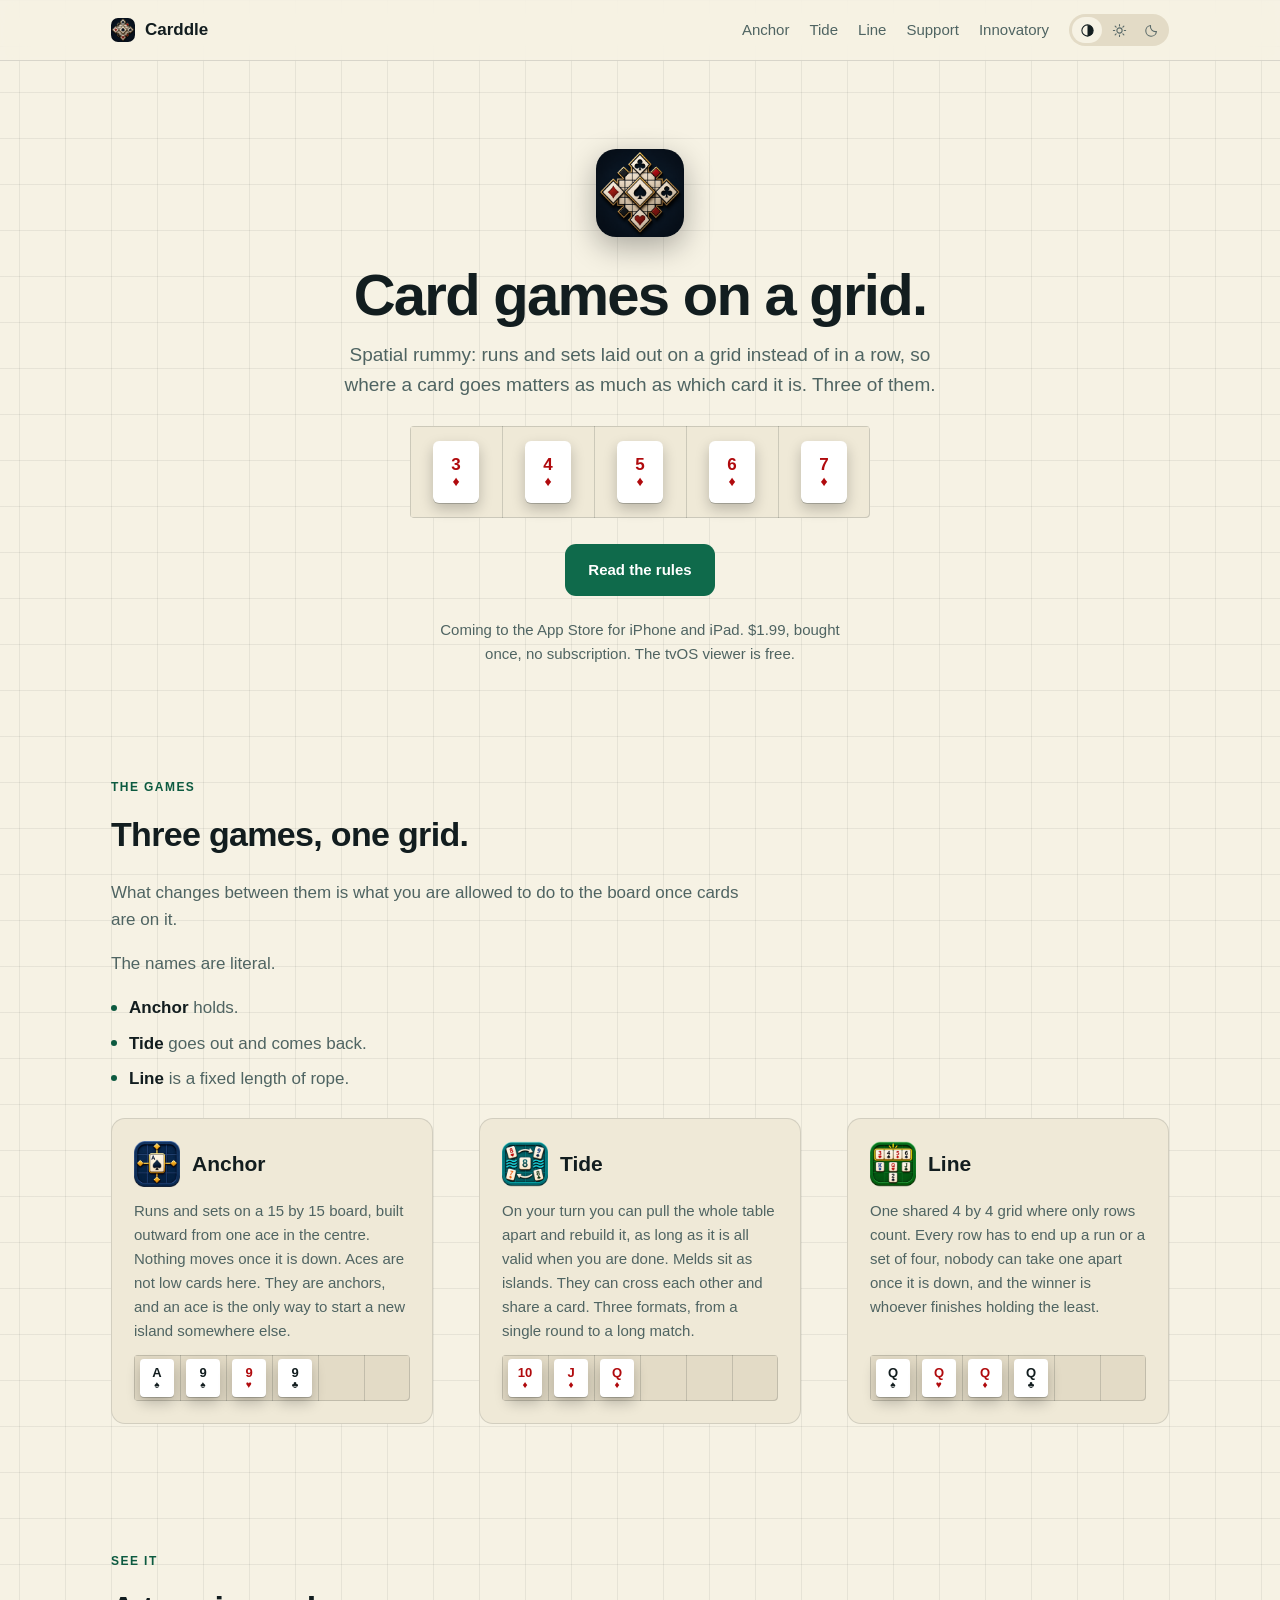
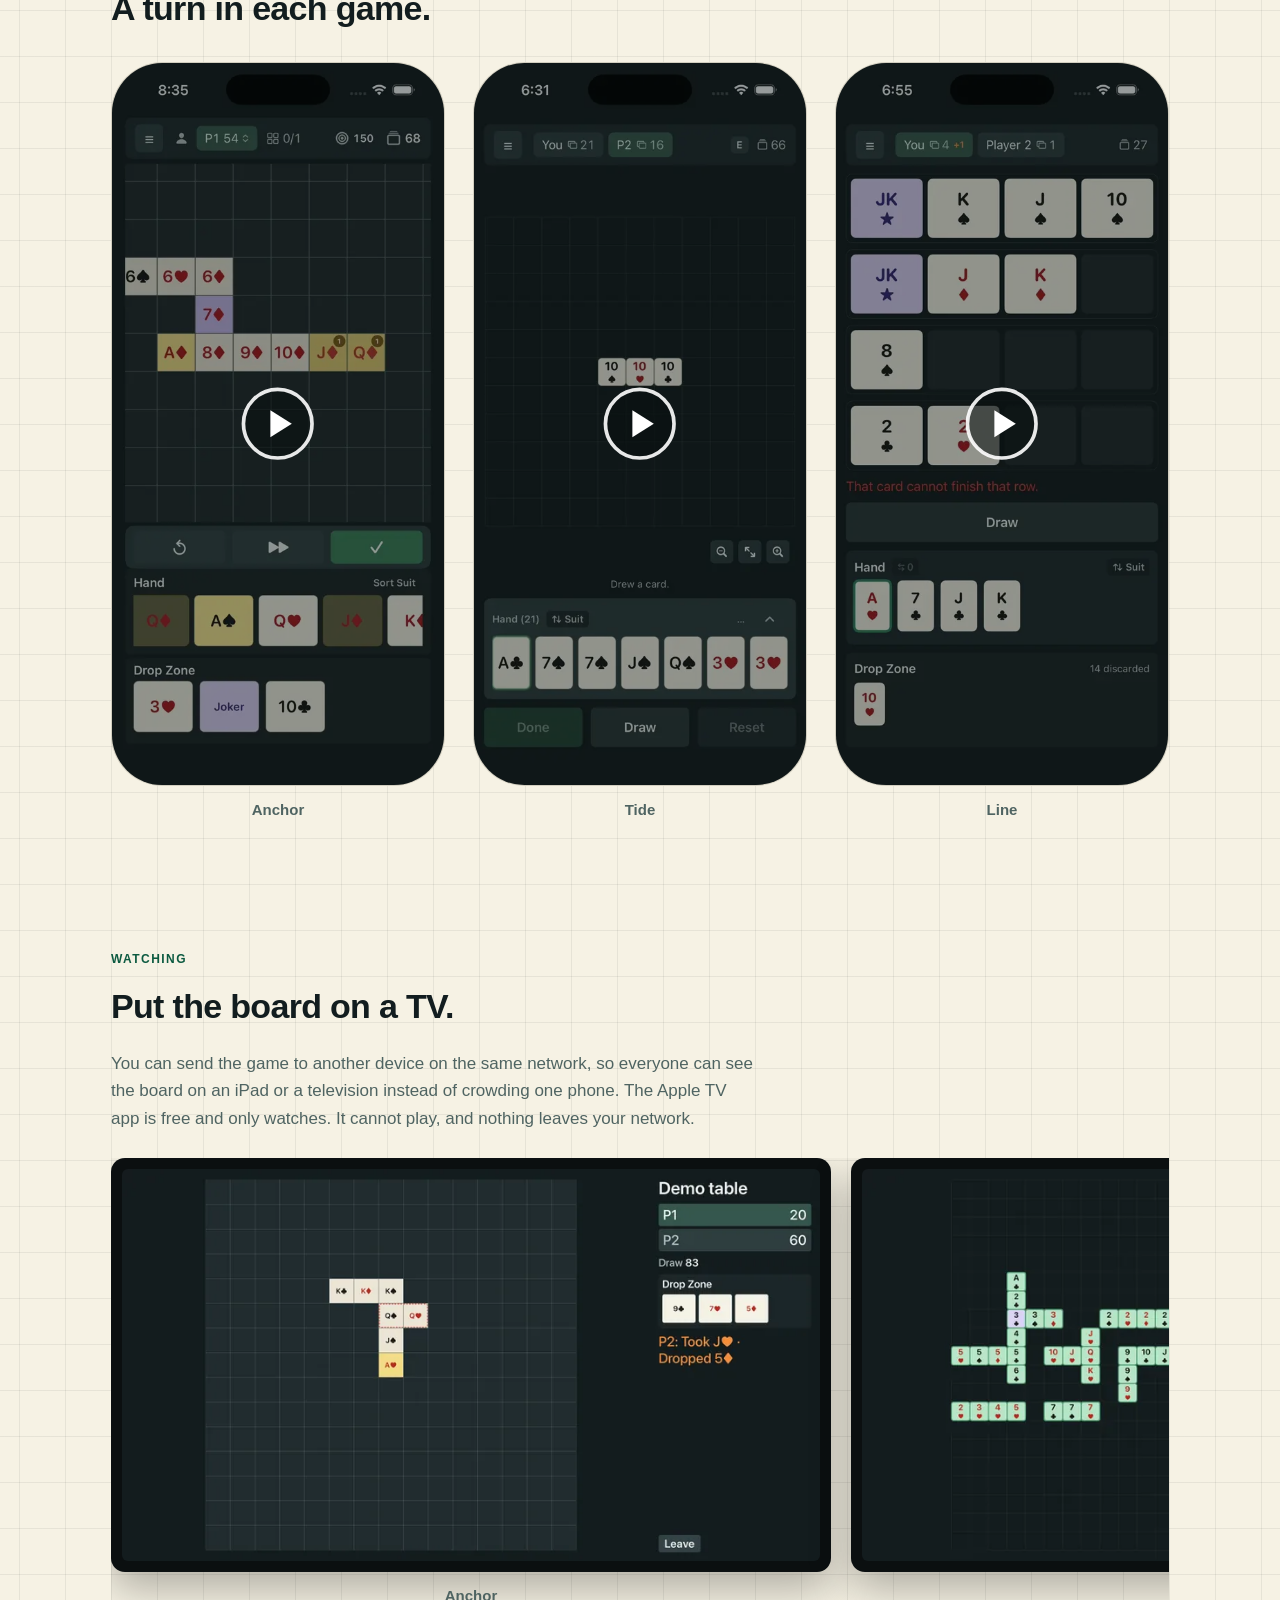
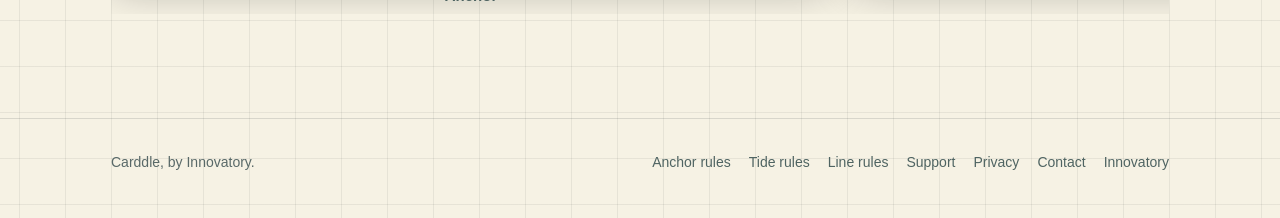
==== commit 461e548a: "Apple TV strip under Watching, and the clip control now toggles" ====
--- a/index.html
+++ b/index.html
@@ -155,10 +155,11 @@
               <video src="assets/shots/anchor.mp4" poster="assets/shots/anchor-poster.webp"
                      muted playsinline preload="auto"
                      aria-label="Anchor being played"></video>
-              <button class="clip-play" type="button" aria-label="Play Anchor">
+              <button class="clip-play" type="button" data-name="Anchor" aria-label="Play Anchor">
                 <svg viewBox="0 0 24 24" aria-hidden="true" focusable="false">
                   <circle cx="12" cy="12" r="11.2" />
-                  <path d="M9.6 7.6 L16.6 12 L9.6 16.4 Z" />
+                  <path class="i-play" d="M9.6 7.6 L16.6 12 L9.6 16.4 Z" />
+                  <path class="i-pause" d="M9.4 7.8h1.9v8.4H9.4z M12.7 7.8h1.9v8.4h-1.9z" />
                 </svg>
               </button>
             </div>
@@ -169,10 +170,11 @@
               <video src="assets/shots/tide.mp4" poster="assets/shots/tide-poster.webp"
                      muted playsinline preload="auto"
                      aria-label="Tide being played"></video>
-              <button class="clip-play" type="button" aria-label="Play Tide">
+              <button class="clip-play" type="button" data-name="Tide" aria-label="Play Tide">
                 <svg viewBox="0 0 24 24" aria-hidden="true" focusable="false">
                   <circle cx="12" cy="12" r="11.2" />
-                  <path d="M9.6 7.6 L16.6 12 L9.6 16.4 Z" />
+                  <path class="i-play" d="M9.6 7.6 L16.6 12 L9.6 16.4 Z" />
+                  <path class="i-pause" d="M9.4 7.8h1.9v8.4H9.4z M12.7 7.8h1.9v8.4h-1.9z" />
                 </svg>
               </button>
             </div>
@@ -183,10 +185,11 @@
               <video src="assets/shots/line.mp4" poster="assets/shots/line-poster.webp"
                      muted playsinline preload="auto"
                      aria-label="Line being played"></video>
-              <button class="clip-play" type="button" aria-label="Play Line">
+              <button class="clip-play" type="button" data-name="Line" aria-label="Play Line">
                 <svg viewBox="0 0 24 24" aria-hidden="true" focusable="false">
                   <circle cx="12" cy="12" r="11.2" />
-                  <path d="M9.6 7.6 L16.6 12 L9.6 16.4 Z" />
+                  <path class="i-play" d="M9.6 7.6 L16.6 12 L9.6 16.4 Z" />
+                  <path class="i-pause" d="M9.4 7.8h1.9v8.4H9.4z M12.7 7.8h1.9v8.4h-1.9z" />
                 </svg>
               </button>
             </div>
@@ -205,6 +208,38 @@
           the board on an iPad or a television instead of crowding one phone. The Apple TV
           app is free and only watches. It cannot play, and nothing leaves your network.
         </p>
+
+        <div class="tv-strip" tabindex="0" role="group"
+             aria-label="The three games shown on an Apple TV. Scroll sideways.">
+          <figure class="tv">
+            <div class="tv-screen">
+              <img src="assets/shots/tv-anchor-800.webp"
+                   srcset="assets/shots/tv-anchor-800.webp 800w, assets/shots/tv-anchor-1600.webp 1600w"
+                   sizes="(max-width: 760px) 88vw, 720px"
+                   width="800" height="450" alt="Anchor on an Apple TV" loading="lazy" />
+            </div>
+            <figcaption>Anchor</figcaption>
+          </figure>
+          <figure class="tv">
+            <div class="tv-screen">
+              <img src="assets/shots/tv-tide-800.webp"
+                   srcset="assets/shots/tv-tide-800.webp 800w, assets/shots/tv-tide-1600.webp 1600w"
+                   sizes="(max-width: 760px) 88vw, 720px"
+                   width="800" height="450" alt="Tide on an Apple TV" loading="lazy" />
+            </div>
+            <figcaption>Tide</figcaption>
+          </figure>
+          <figure class="tv">
+            <div class="tv-screen">
+              <img src="assets/shots/tv-line-800.webp"
+                   srcset="assets/shots/tv-line-800.webp 800w, assets/shots/tv-line-1600.webp 1600w"
+                   sizes="(max-width: 760px) 88vw, 720px"
+                   width="800" height="450" alt="Line on an Apple TV" loading="lazy" />
+            </div>
+            <figcaption>Line</figcaption>
+          </figure>
+        </div>
+        <p class="tv-hint">Scroll sideways for the other two.</p>
       </div>
     </section>
 
@@ -226,10 +261,11 @@
   </footer>
 
     <script>
-      /* Autoplay runs once: first clip, then second, then third, then it stops
-         and every clip offers a play button. Tapping any clip plays that one
-         and hands the others their button back. Nothing loops, and nothing is
-         dimmed, because a greyed-out clip let the page grid show through it. */
+      /* Autoplay runs once: first clip, then second, then third, then it stops.
+         The button over each clip toggles: it plays a stopped clip and pauses a
+         running one, so a clip that is playing still has a control. While it
+         plays the button is invisible and only appears on hover or keyboard
+         focus, so it never sits on top of the board. */
       (function () {
         var wrap = document.querySelector('.clips');
         if (!wrap) return;
@@ -239,30 +275,37 @@
         var btns = clips.map(function (c) { return c.querySelector('.clip-play'); });
         var reduced = window.matchMedia('(prefers-reduced-motion: reduce)').matches;
 
-        function idle() {
-          vids.forEach(function (v) { v.pause(); });
-          btns.forEach(function (b) { b.hidden = false; });
+        function paint() {
+          vids.forEach(function (v, k) {
+            var on = !v.paused;
+            btns[k].classList.toggle('playing', on);
+            btns[k].setAttribute('aria-label',
+              (on ? 'Pause ' : 'Play ') + btns[k].getAttribute('data-name'));
+          });
         }
         function play(n) {
           vids.forEach(function (v, k) {
-            btns[k].hidden = (k === n);
             if (k !== n) { v.pause(); try { v.currentTime = 0; } catch (e) {} }
           });
           var go = vids[n].play();
-          if (go && go.catch) go.catch(function () { btns[n].hidden = false; });
+          if (go && go.catch) go.catch(function () { paint(); });
+          paint();
         }
 
         var auto = !reduced, started = false;
         vids.forEach(function (v, k) {
           v.addEventListener('ended', function () {
-            btns[k].hidden = false;
-            if (auto && k + 1 < vids.length) play(k + 1);
-            else auto = false;
+            paint();
+            if (auto && k + 1 < vids.length) play(k + 1); else auto = false;
           });
-          btns[k].addEventListener('click', function () { auto = false; play(k); });
+          ['play', 'pause'].forEach(function (e) { v.addEventListener(e, paint); });
+          btns[k].addEventListener('click', function () {
+            auto = false;
+            if (v.paused) play(k); else v.pause();
+          });
         });
 
-        idle();
+        paint();
         if (reduced) return;
         if ('IntersectionObserver' in window) {
           new IntersectionObserver(function (entries, obs) {
--- a/carddle.css
+++ b/carddle.css
@@ -369,7 +369,15 @@
   background: rgba(9, 15, 16, 0.42);
   transition: background 0.2s ease;
 }
-.clip-play[hidden] { display: none; }
+/* While a clip plays the control stays present and focusable but gets out of
+   the way, appearing only on hover or keyboard focus. */
+.clip-play.playing { background: transparent; }
+.clip-play.playing svg { opacity: 0; transition: opacity 0.18s ease; }
+.clip-play.playing:hover, .clip-play.playing:focus-visible { background: rgba(9, 15, 16, 0.3); }
+.clip-play.playing:hover svg, .clip-play.playing:focus-visible svg { opacity: 1; }
+.clip-play .i-pause { display: none; }
+.clip-play.playing .i-play { display: none; }
+.clip-play.playing .i-pause { display: block; }
 .clip-play:hover, .clip-play:focus-visible { background: rgba(9, 15, 16, 0.24); }
 .clip-play:focus-visible { outline: 3px solid var(--green-text); outline-offset: -6px; }
 .clip-play svg { width: 22cqw; height: 22cqw; }
@@ -390,6 +398,36 @@
   }
 }
 
+/* The Apple TV shots are 16:9 and full of small type, so three side by side
+   would be unreadable. One at a time, swiped, with the next one peeking so it
+   is obvious there are more. */
+.tv-strip {
+  display: flex; gap: 20px; margin-top: 26px;
+  overflow-x: auto; scroll-snap-type: x mandatory;
+  scroll-padding-left: 0; padding-bottom: 6px;
+  scrollbar-width: thin;
+  overscroll-behavior-x: contain;
+}
+.tv-strip:focus-visible { outline: 3px solid var(--green-text); outline-offset: 6px; }
+.tv { margin: 0; flex: 0 0 min(720px, 88%); scroll-snap-align: start; }
+.tv-screen {
+  background: #0b0f10;
+  border: 1px solid var(--line);
+  border-radius: 14px;
+  padding: 10px;
+  box-shadow: 0 18px 40px rgba(0,0,0,0.28);
+}
+.tv-screen img {
+  display: block; width: 100%; height: auto;
+  border-radius: 6px;
+}
+.tv figcaption {
+  margin-top: 12px; text-align: center;
+  color: var(--muted); font-size: 15px; font-weight: 650;
+}
+.tv-hint { color: var(--faint); font-size: 14px; margin: 10px 0 0; }
+@media (min-width: 1100px) { .tv-hint { display: none; } }
+
 .shot { margin: 22px 0 26px; }
 .shot img {
   display: block; width: min(414px, 100%); height: auto;
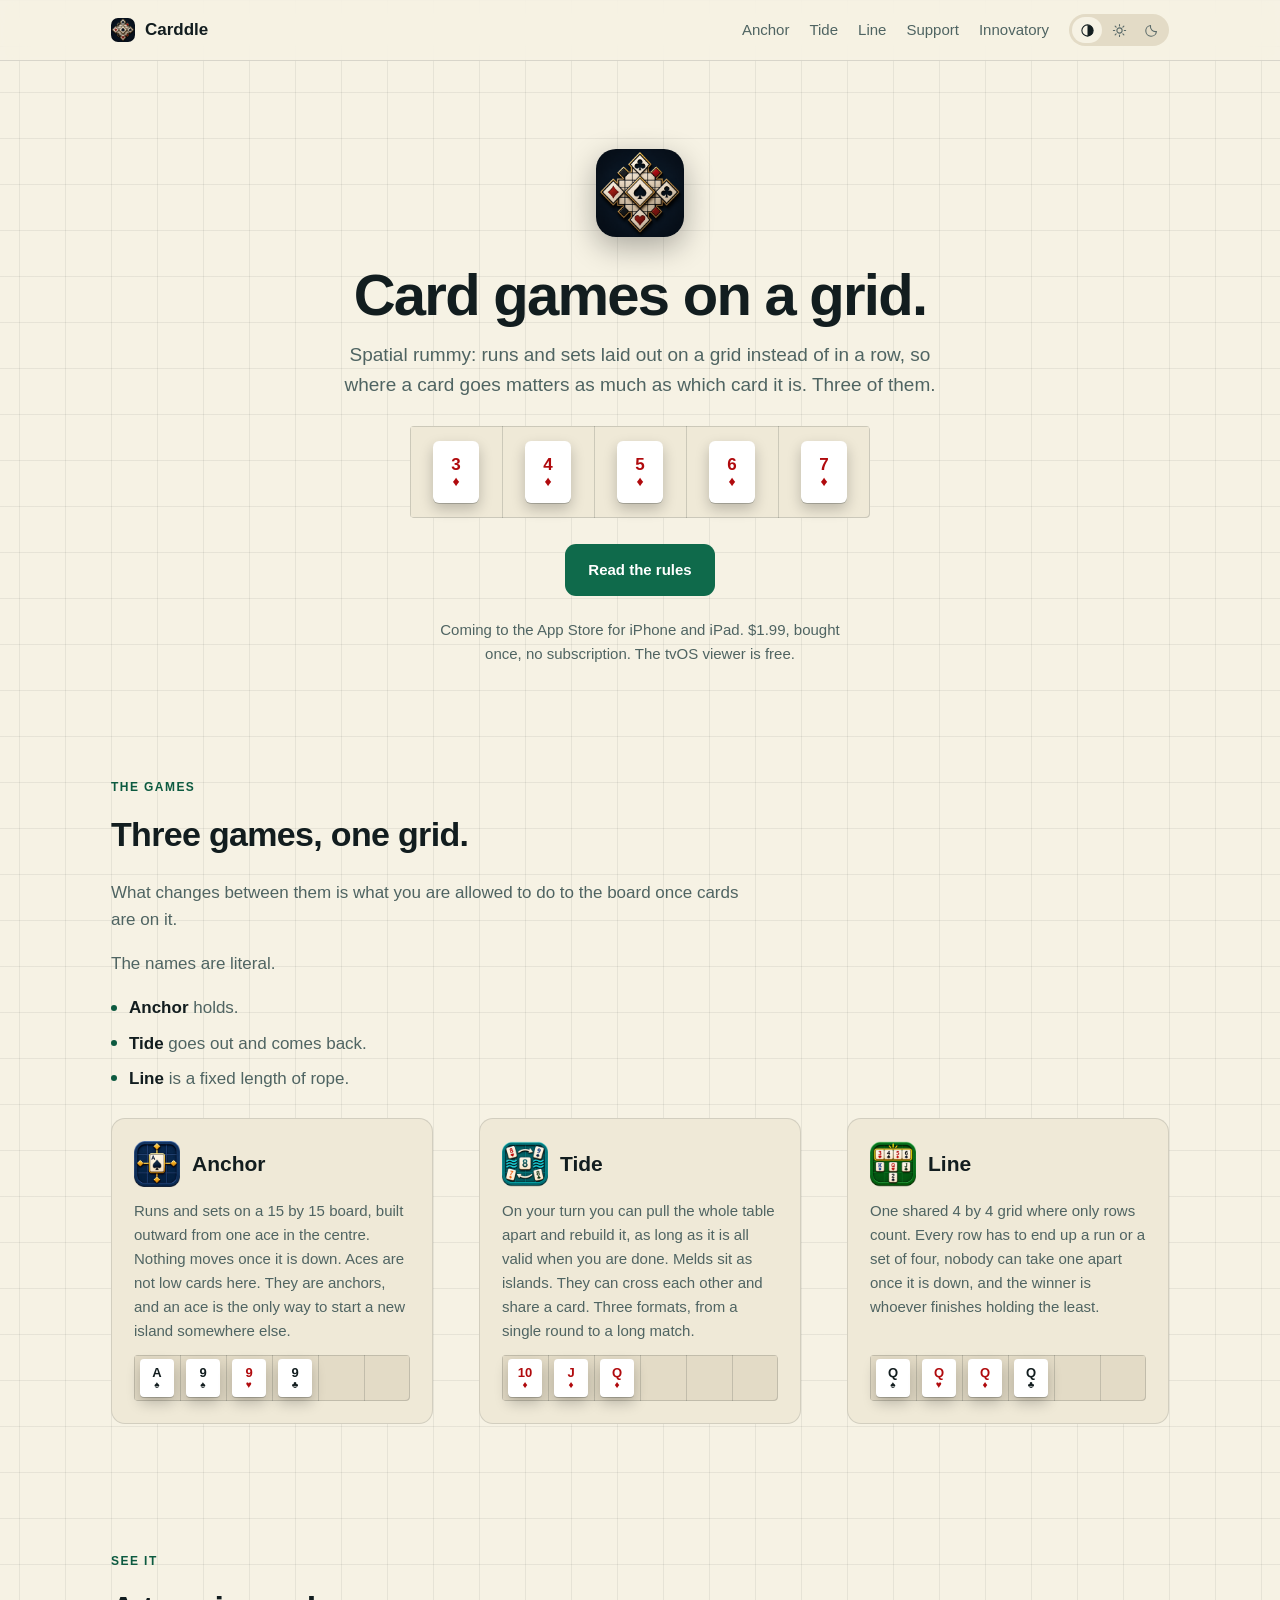
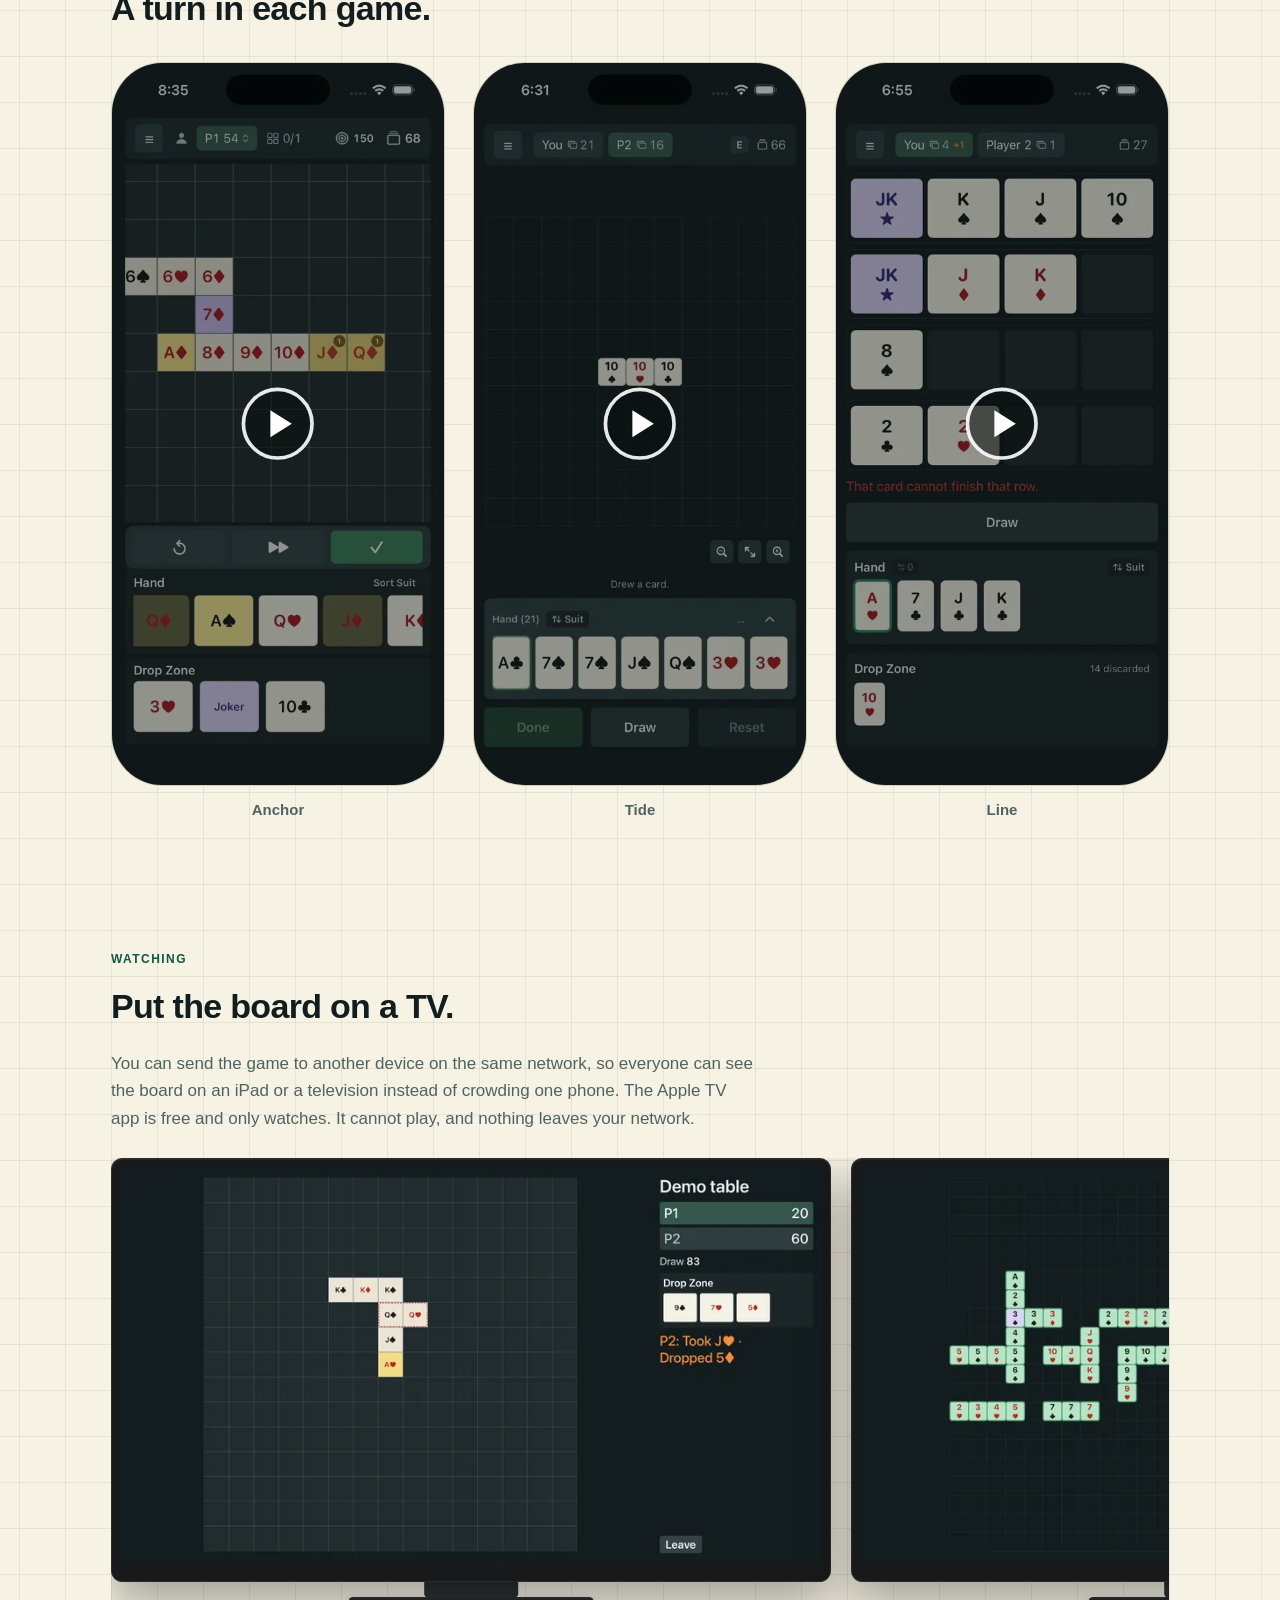
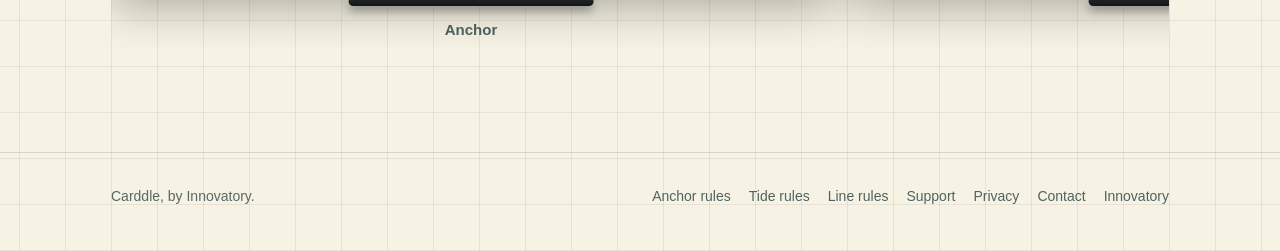
==== commit 9386e98b: "Give the Apple TV shots an actual television" ====
--- a/index.html
+++ b/index.html
@@ -212,29 +212,38 @@
         <div class="tv-strip" tabindex="0" role="group"
              aria-label="The three games shown on an Apple TV. Scroll sideways.">
           <figure class="tv">
-            <div class="tv-screen">
-              <img src="assets/shots/tv-anchor-800.webp"
+            <div class="tv-set">
+              <div class="tv-screen">
+                <img src="assets/shots/tv-anchor-800.webp"
                    srcset="assets/shots/tv-anchor-800.webp 800w, assets/shots/tv-anchor-1600.webp 1600w"
                    sizes="(max-width: 760px) 88vw, 720px"
                    width="800" height="450" alt="Anchor on an Apple TV" loading="lazy" />
+              </div>
+              <div class="tv-stand" aria-hidden="true"></div>
             </div>
             <figcaption>Anchor</figcaption>
           </figure>
           <figure class="tv">
-            <div class="tv-screen">
-              <img src="assets/shots/tv-tide-800.webp"
+            <div class="tv-set">
+              <div class="tv-screen">
+                <img src="assets/shots/tv-tide-800.webp"
                    srcset="assets/shots/tv-tide-800.webp 800w, assets/shots/tv-tide-1600.webp 1600w"
                    sizes="(max-width: 760px) 88vw, 720px"
                    width="800" height="450" alt="Tide on an Apple TV" loading="lazy" />
+              </div>
+              <div class="tv-stand" aria-hidden="true"></div>
             </div>
             <figcaption>Tide</figcaption>
           </figure>
           <figure class="tv">
-            <div class="tv-screen">
-              <img src="assets/shots/tv-line-800.webp"
+            <div class="tv-set">
+              <div class="tv-screen">
+                <img src="assets/shots/tv-line-800.webp"
                    srcset="assets/shots/tv-line-800.webp 800w, assets/shots/tv-line-1600.webp 1600w"
                    sizes="(max-width: 760px) 88vw, 720px"
                    width="800" height="450" alt="Line on an Apple TV" loading="lazy" />
+              </div>
+              <div class="tv-stand" aria-hidden="true"></div>
             </div>
             <figcaption>Line</figcaption>
           </figure>
--- a/carddle.css
+++ b/carddle.css
@@ -410,16 +410,35 @@
 }
 .tv-strip:focus-visible { outline: 3px solid var(--green-text); outline-offset: 6px; }
 .tv { margin: 0; flex: 0 0 min(720px, 88%); scroll-snap-align: start; }
+/* A television, not a card. The bottom bezel is deeper than the other three,
+   which is what reads as a TV rather than a picture frame, and the stand is
+   what stops it reading as a phone in landscape. */
+.tv-set { container-type: inline-size; }
 .tv-screen {
-  background: #0b0f10;
-  border: 1px solid var(--line);
-  border-radius: 14px;
-  padding: 10px;
-  box-shadow: 0 18px 40px rgba(0,0,0,0.28);
+  background: #17191a;
+  border: 1px solid rgba(255,255,255,0.08);
+  border-radius: 1.6cqw;
+  padding: 1.1cqw 1.1cqw 2.6cqw;
+  box-shadow: 0 22px 48px rgba(0,0,0,0.34), inset 0 1px 0 rgba(255,255,255,0.06);
 }
 .tv-screen img {
   display: block; width: 100%; height: auto;
-  border-radius: 6px;
+  border-radius: 0.5cqw;
+  background: #0b0f10;
+}
+.tv-stand { position: relative; height: 3.4cqw; }
+.tv-stand::before {
+  content: ""; position: absolute; top: 0; left: 50%; transform: translateX(-50%);
+  width: 13%; height: 2.2cqw;
+  background: linear-gradient(#1d2021, #24282a);
+  border-radius: 0 0 0.5cqw 0.5cqw;
+}
+.tv-stand::after {
+  content: ""; position: absolute; bottom: 0; left: 50%; transform: translateX(-50%);
+  width: 34%; height: 1.2cqw;
+  background: linear-gradient(#24282a, #141617);
+  border-radius: 0.8cqw;
+  box-shadow: 0 0.7cqw 1.4cqw rgba(0,0,0,0.32);
 }
 .tv figcaption {
   margin-top: 12px; text-align: center;
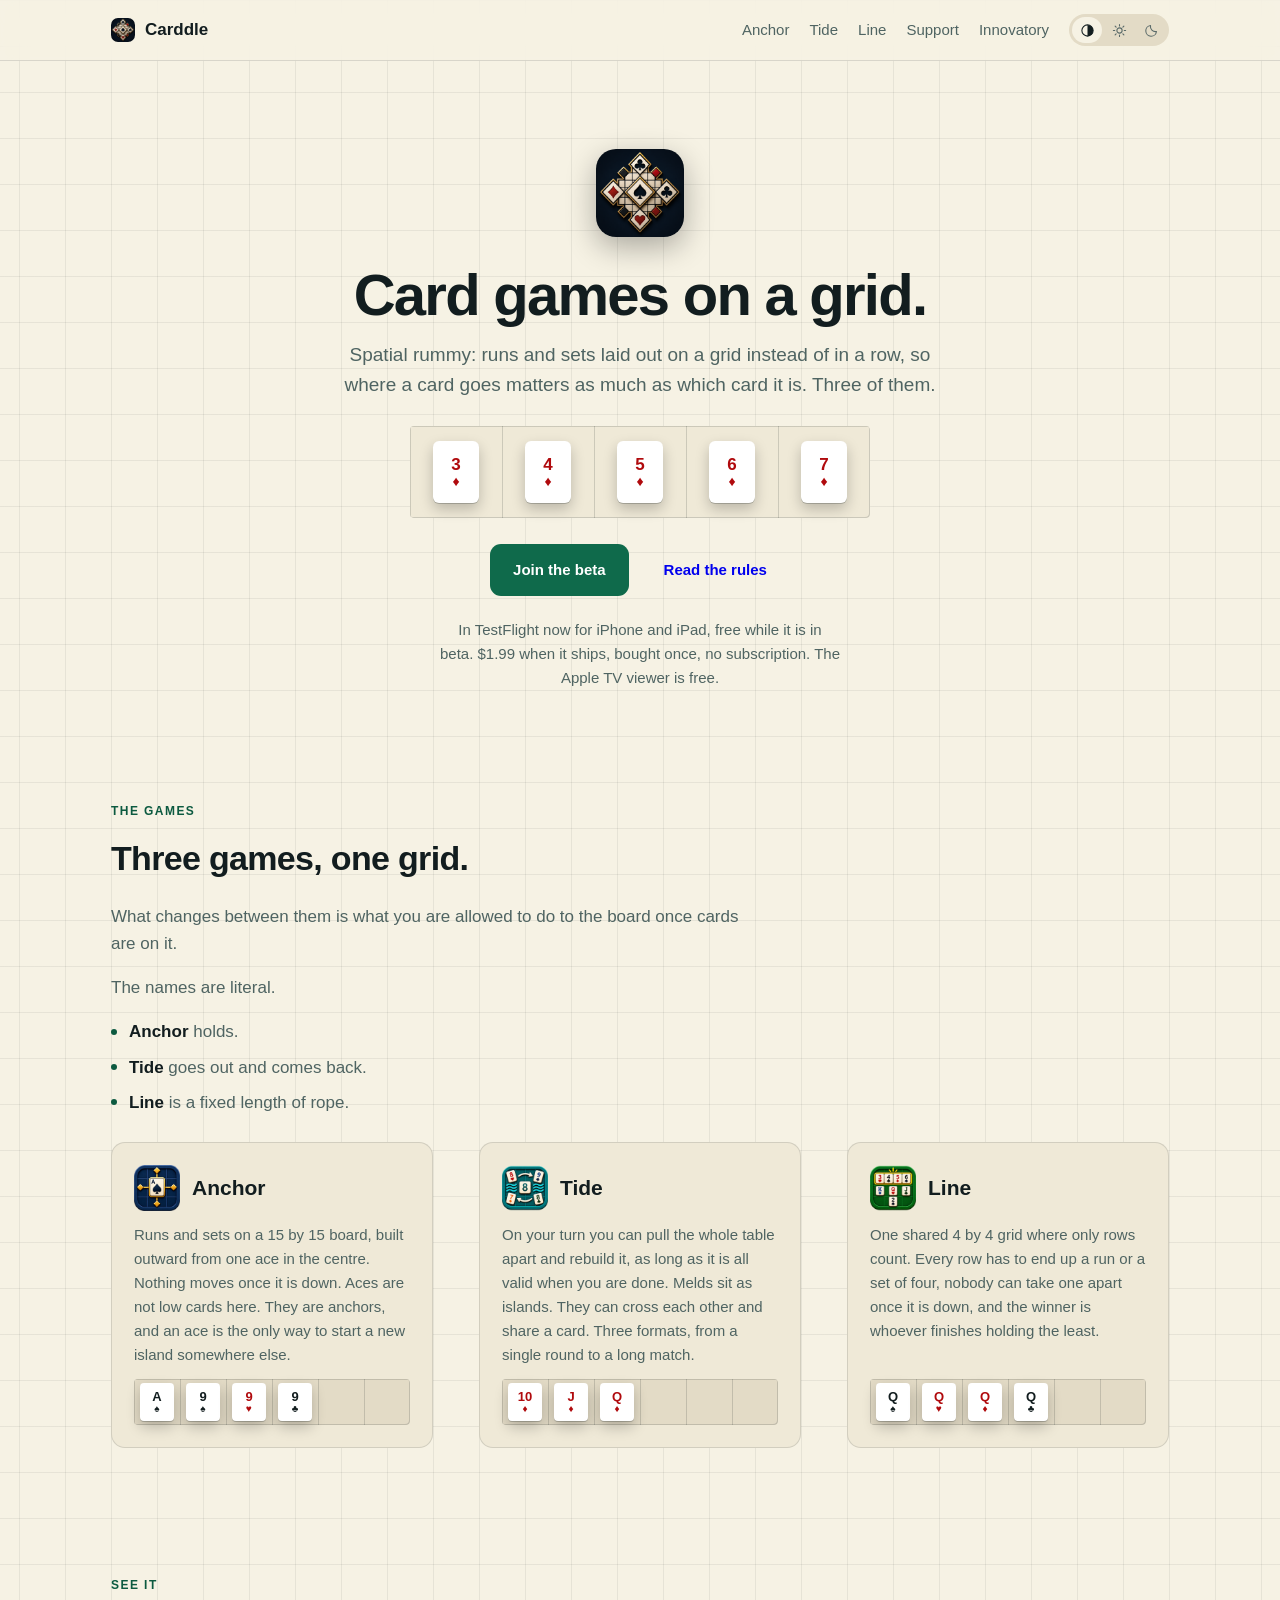
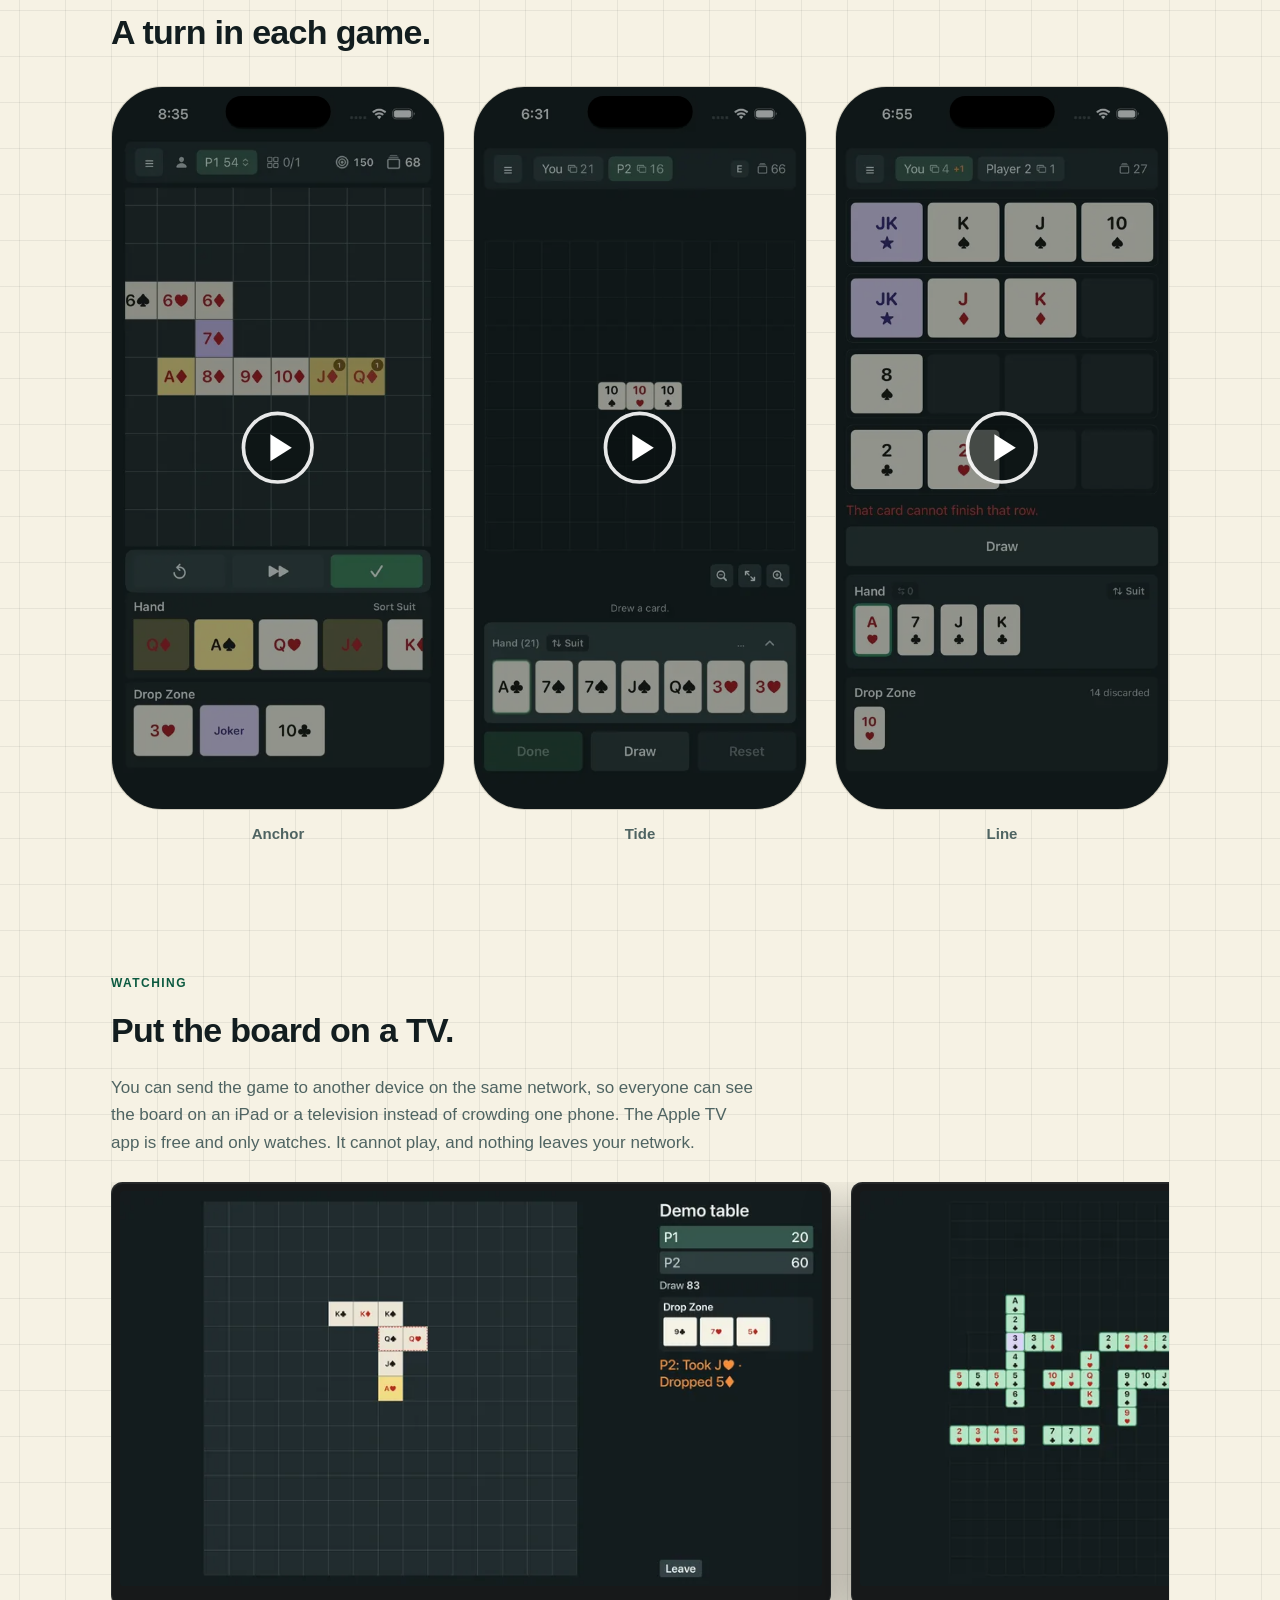
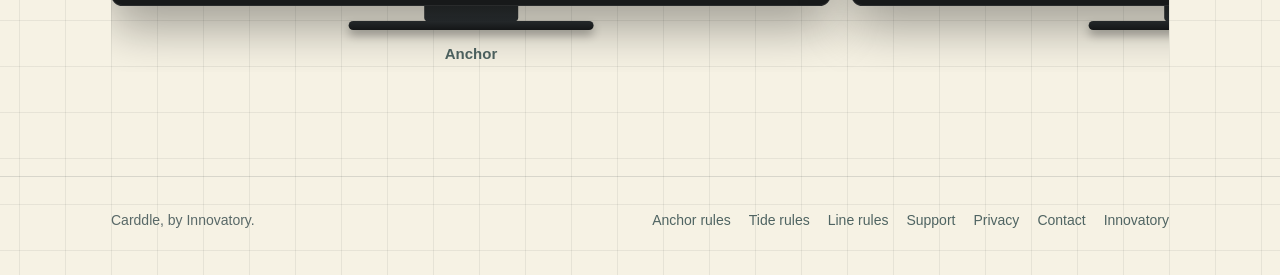
==== commit 75f9e5bf: "Public TestFlight links on the sites The apps are not on the App Store, so the sites had no working " ====
--- a/index.html
+++ b/index.html
@@ -59,13 +59,15 @@
           <span class="card red"><span class="r">7</span><span class="s">&diams;</span></span>
         </div>
 
+        <!-- Public TestFlight link. Builds expire 90 days after upload. -->
         <div class="cta-row">
-          <a class="btn btn-primary" href="anchor/">Read the rules</a>
+          <a class="btn btn-primary" href="https://testflight.apple.com/join/eAvEjyvt">Join the beta</a>
+          <a class="btn" href="anchor/">Read the rules</a>
         </div>
 
         <p class="avail">
-          Coming to the App&nbsp;Store for iPhone and iPad. $1.99, bought once, no
-          subscription. The tvOS viewer is free.
+          In TestFlight now for iPhone and iPad, free while it is in beta. $1.99 when it
+          ships, bought once, no subscription. The Apple&nbsp;TV viewer is free.
         </p>
       </div>
     </header>
--- a/carddle.css
+++ b/carddle.css
@@ -362,6 +362,23 @@
 }
 .clip video { display: block; width: 100%; height: auto; }
 
+/* Dynamic Island. A screen capture only holds the framebuffer, so the status
+   bar has the gap but not the pill. 126 x 37.33pt sitting 11pt down, on a
+   402pt wide screen: 31.34%, 9.29% and 2.74% of the width. */
+.clip-frame::after {
+  content: "";
+  position: absolute;
+  left: 50%;
+  transform: translateX(-50%);
+  top: 2.74cqw;
+  width: 31.34cqw;
+  height: 9.29cqw;
+  border-radius: 4.65cqw;
+  background: #000;
+  pointer-events: none;
+  z-index: 1;
+}
+
 .clip-play {
   position: absolute; inset: 0;
   display: grid; place-items: center;
@@ -447,10 +464,27 @@
 .tv-hint { color: var(--faint); font-size: 14px; margin: 10px 0 0; }
 @media (min-width: 1100px) { .tv-hint { display: none; } }
 
-.shot { margin: 22px 0 26px; }
+.shot {
+  margin: 22px 0 26px;
+  width: min(414px, 100%);
+  position: relative;
+  container-type: inline-size;
+}
 .shot img {
-  display: block; width: min(414px, 100%); height: auto;
-  border-radius: 22px; border: 1px solid var(--line);
+  display: block; width: 100%; height: auto;
+  border-radius: 15.42cqw; border: 1px solid var(--line);
+}
+.shot::after {
+  content: "";
+  position: absolute;
+  left: 50%;
+  transform: translateX(-50%);
+  top: 2.74cqw;
+  width: 31.34cqw;
+  height: 9.29cqw;
+  border-radius: 4.65cqw;
+  background: #000;
+  pointer-events: none;
 }
 
 .note {
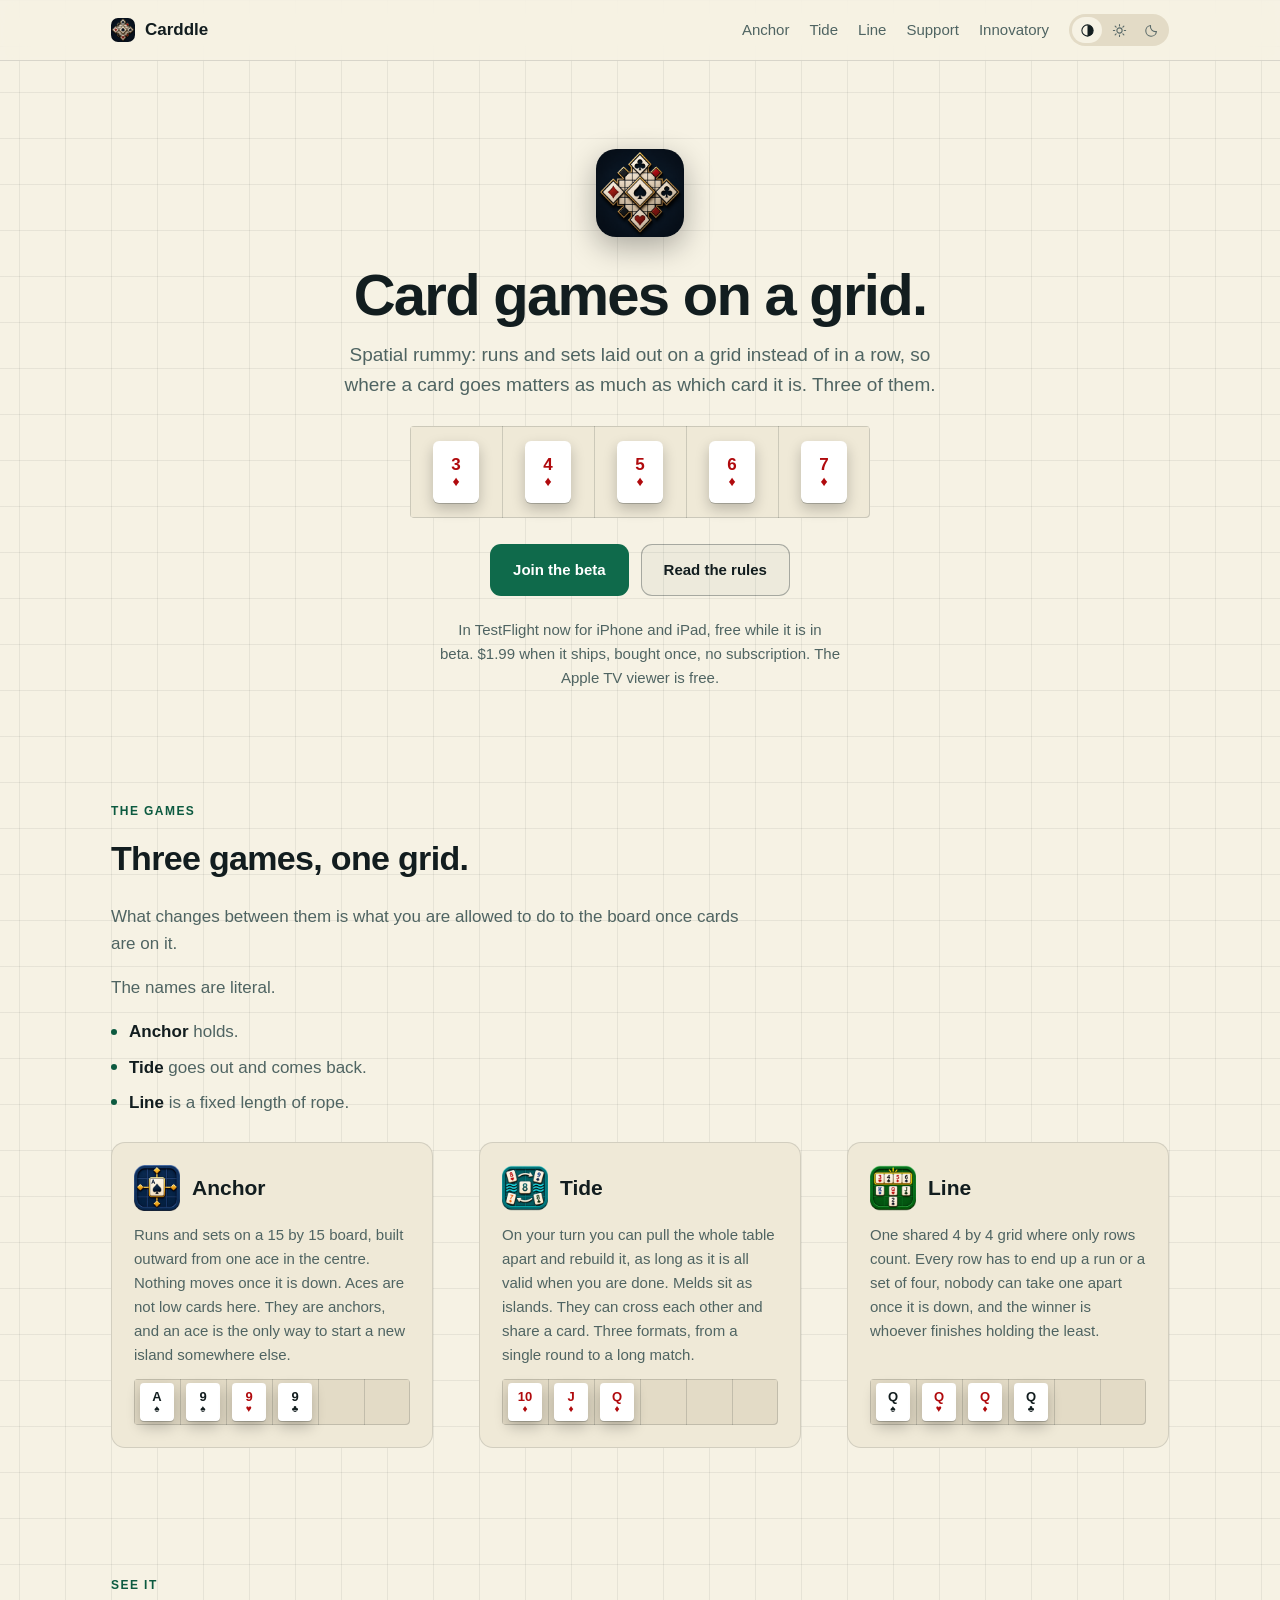
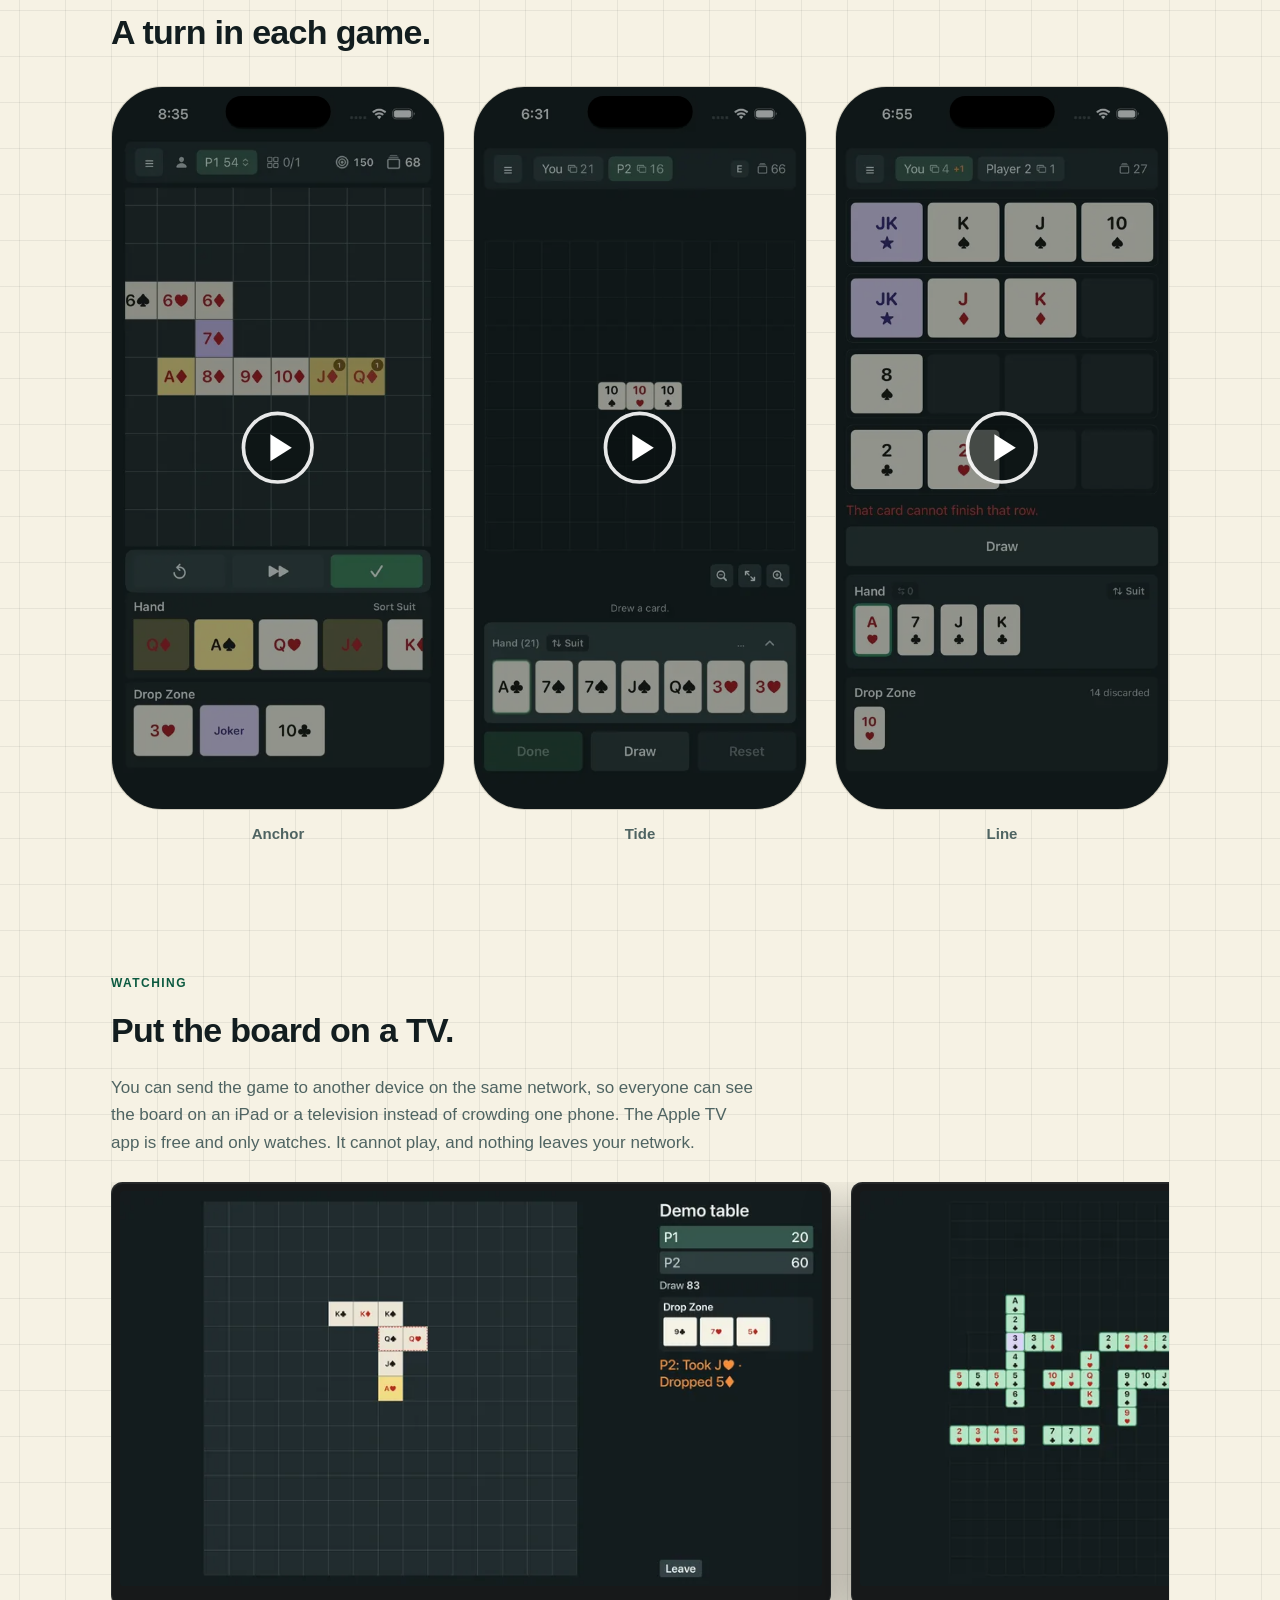
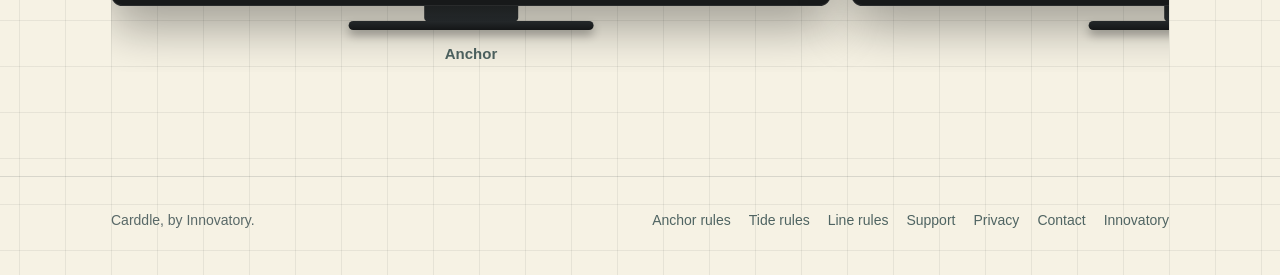
==== commit 148bd017: "Read the rules lost its button Adding the beta CTA left it on .btn alone, which has a transparent bo" ====
--- a/index.html
+++ b/index.html
@@ -62,7 +62,7 @@
         <!-- Public TestFlight link. Builds expire 90 days after upload. -->
         <div class="cta-row">
           <a class="btn btn-primary" href="https://testflight.apple.com/join/eAvEjyvt">Join the beta</a>
-          <a class="btn" href="anchor/">Read the rules</a>
+          <a class="btn btn-ghost" href="anchor/">Read the rules</a>
         </div>
 
         <p class="avail">
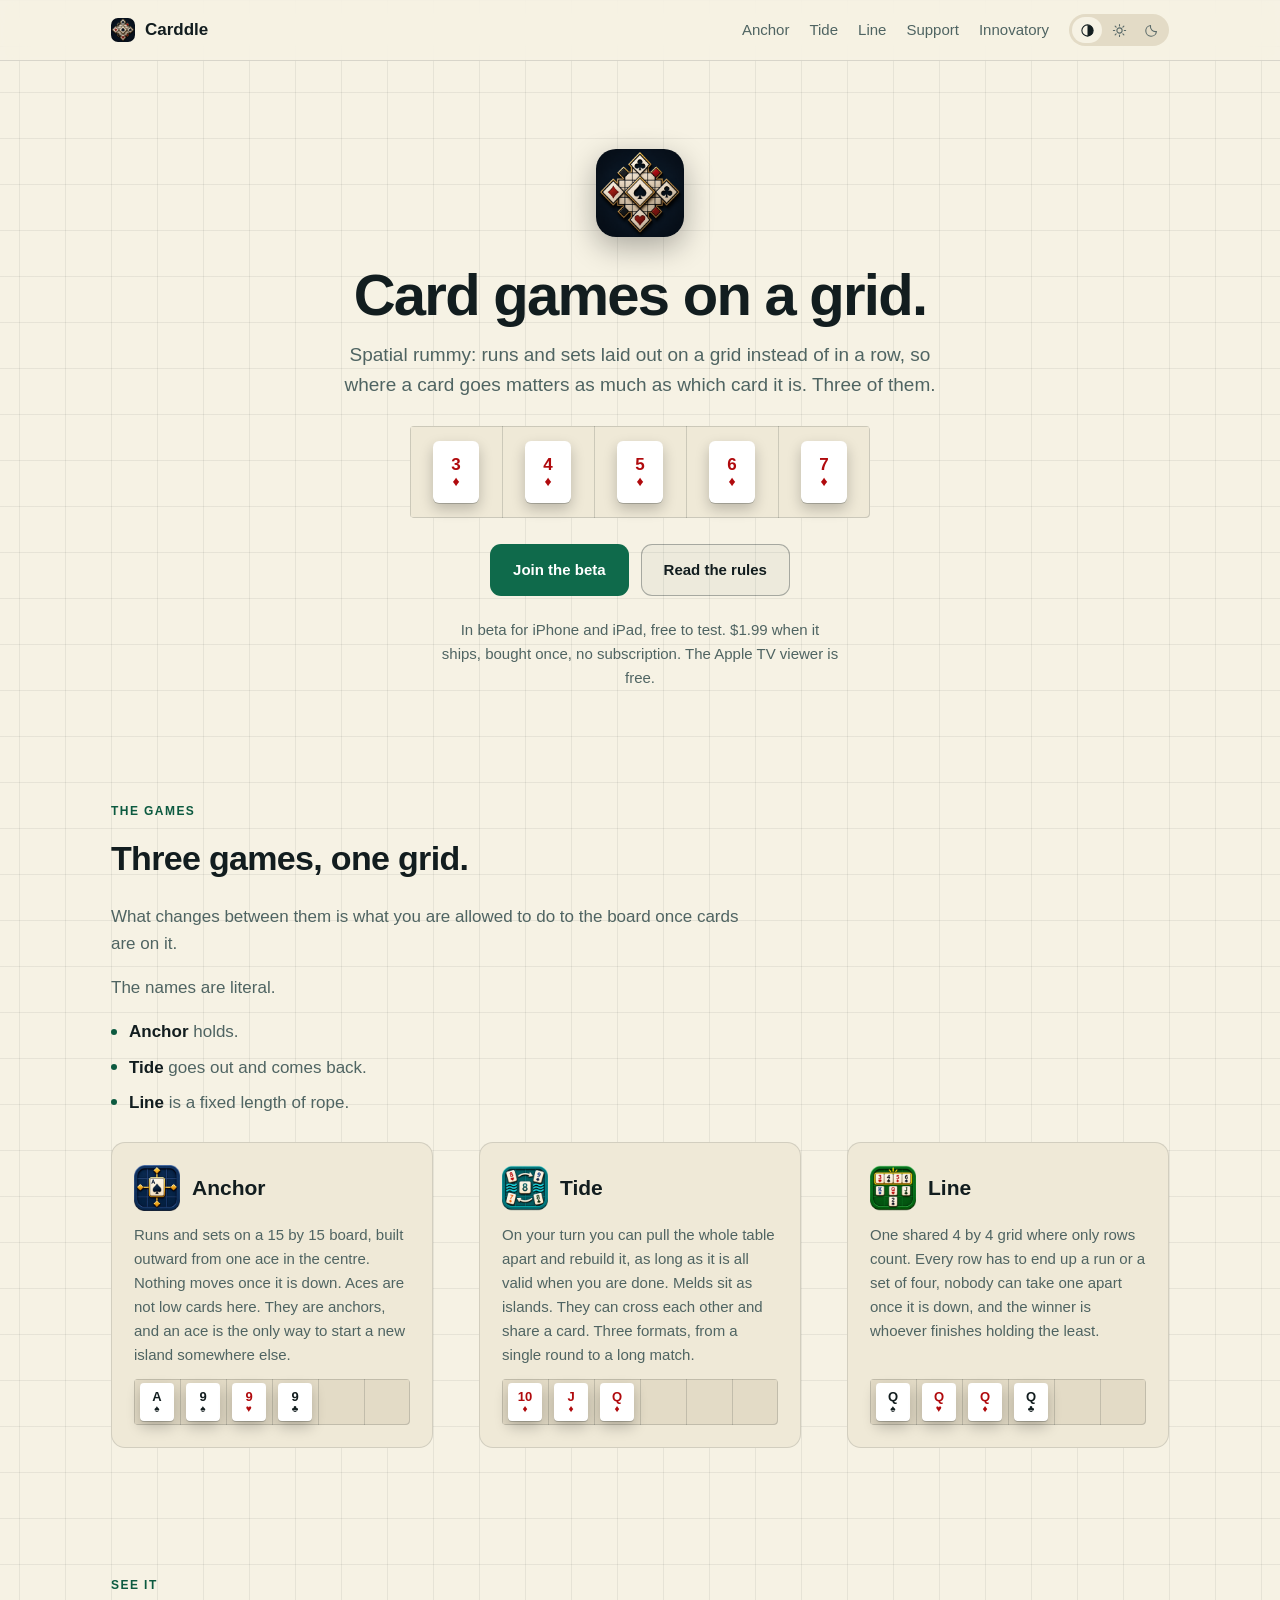
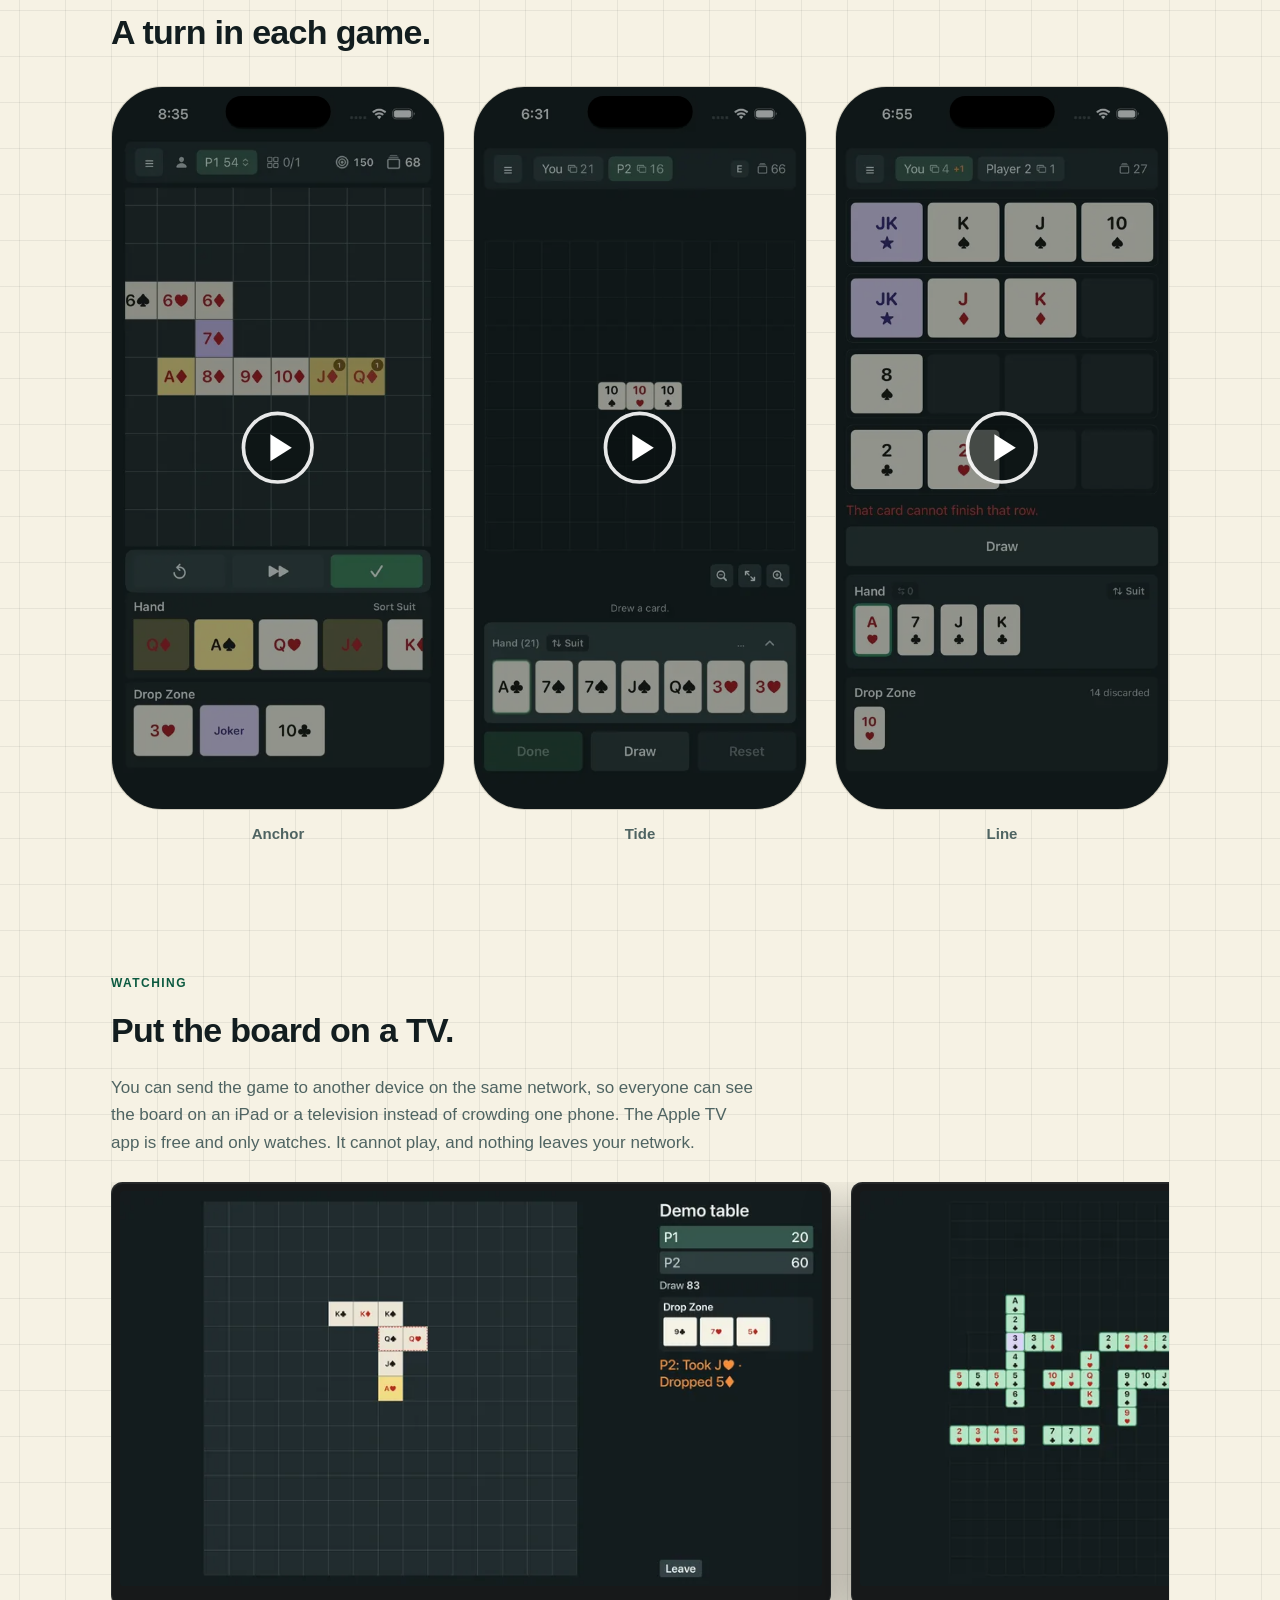
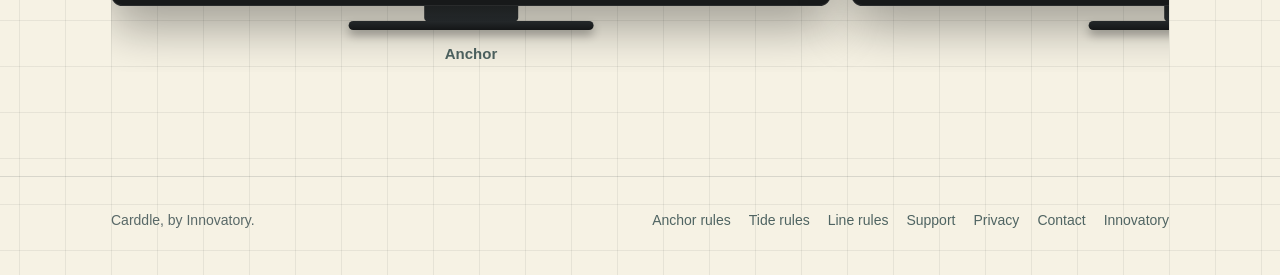
==== commit 07745aab: "One vocabulary for beta status across the sites The three sites said three different things. Our Not" ====
--- a/index.html
+++ b/index.html
@@ -66,8 +66,8 @@
         </div>
 
         <p class="avail">
-          In TestFlight now for iPhone and iPad, free while it is in beta. $1.99 when it
-          ships, bought once, no subscription. The Apple&nbsp;TV viewer is free.
+          In beta for iPhone and iPad, free to test. $1.99 when it ships, bought once, no
+          subscription. The Apple&nbsp;TV viewer is free.
         </p>
       </div>
     </header>
